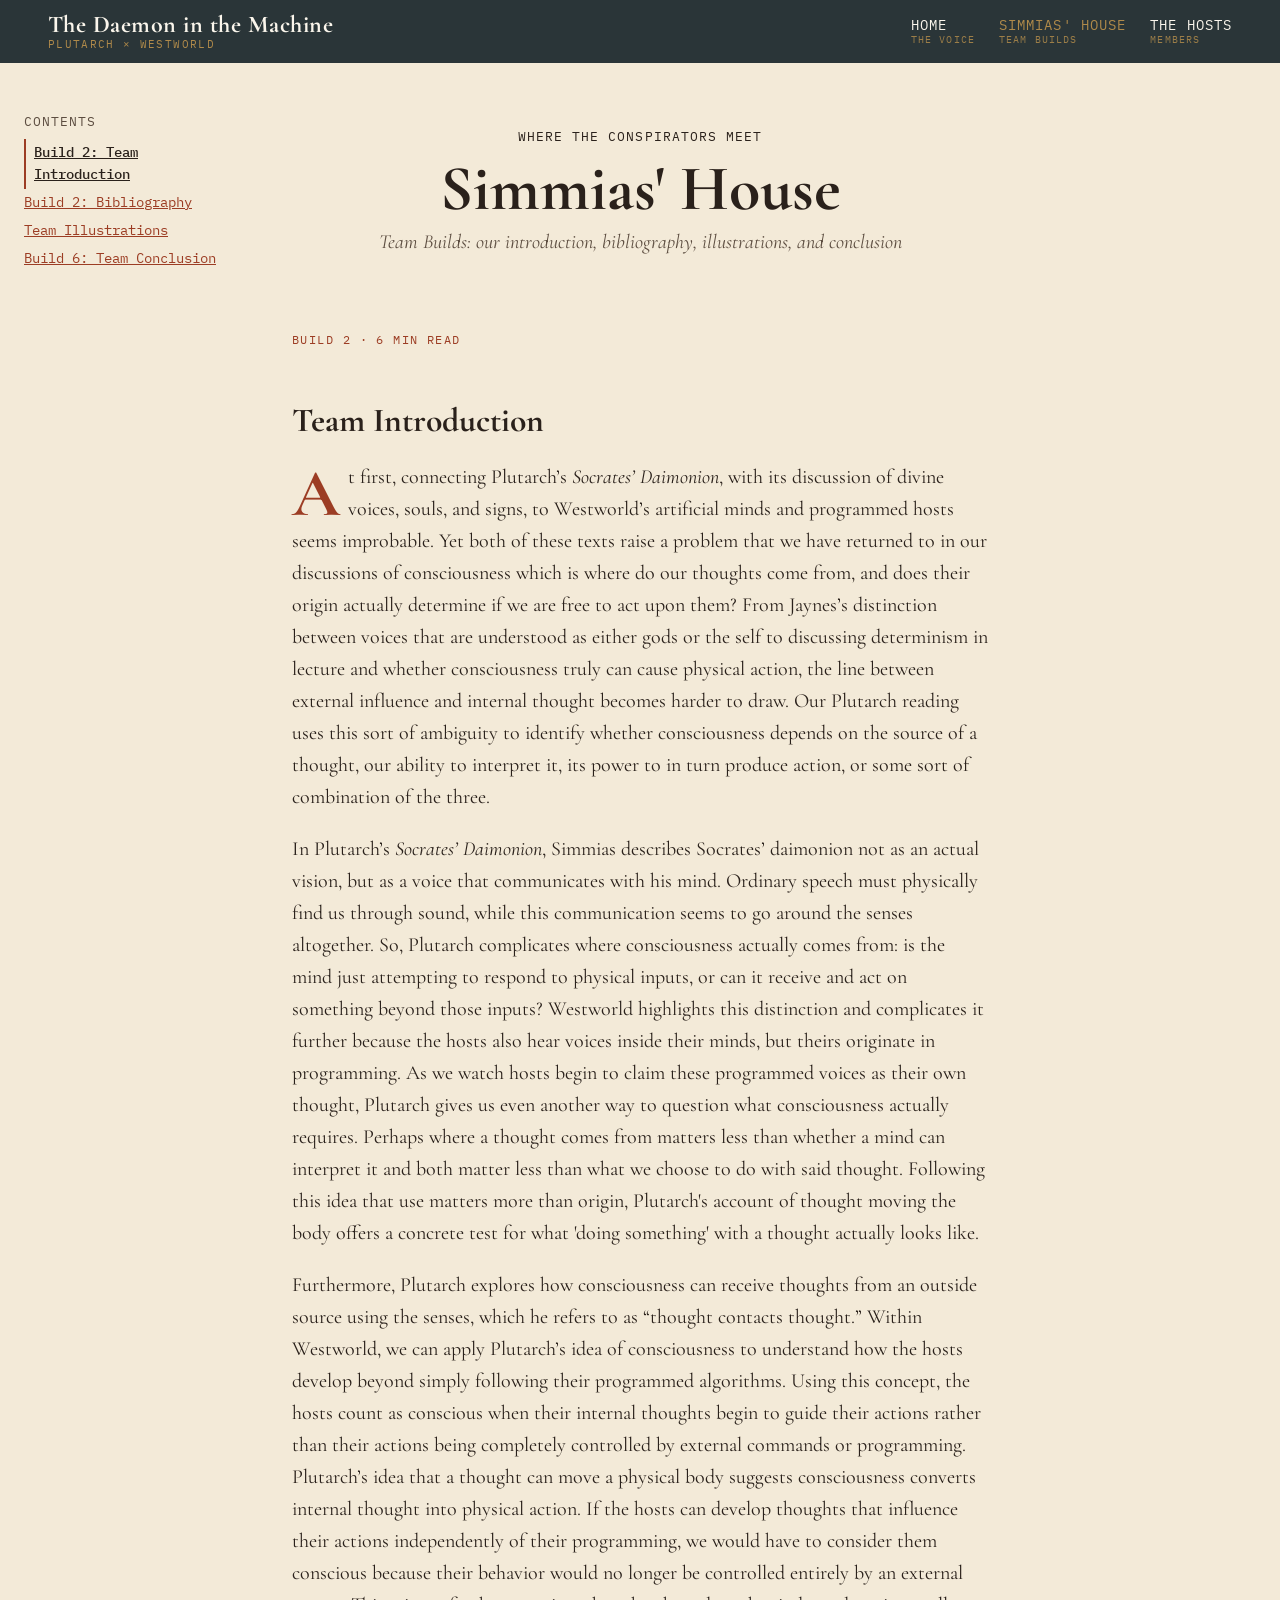
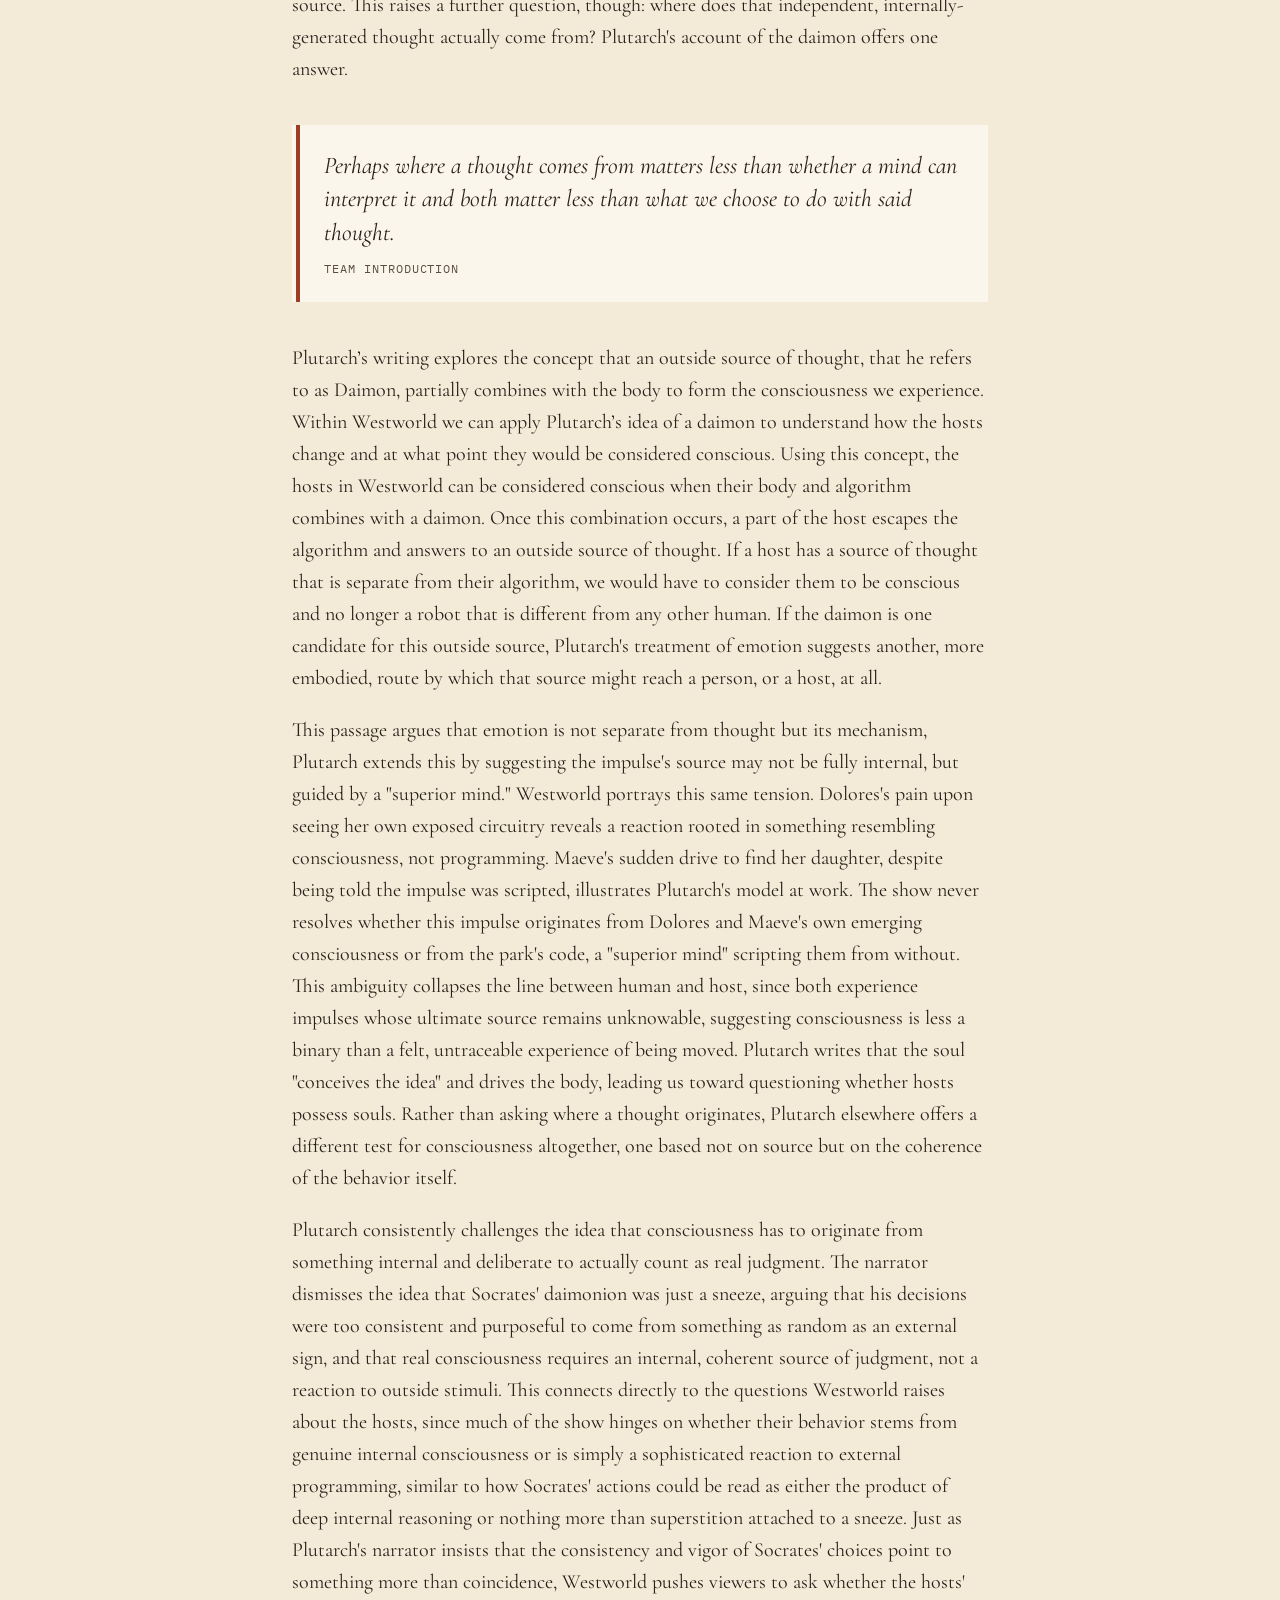
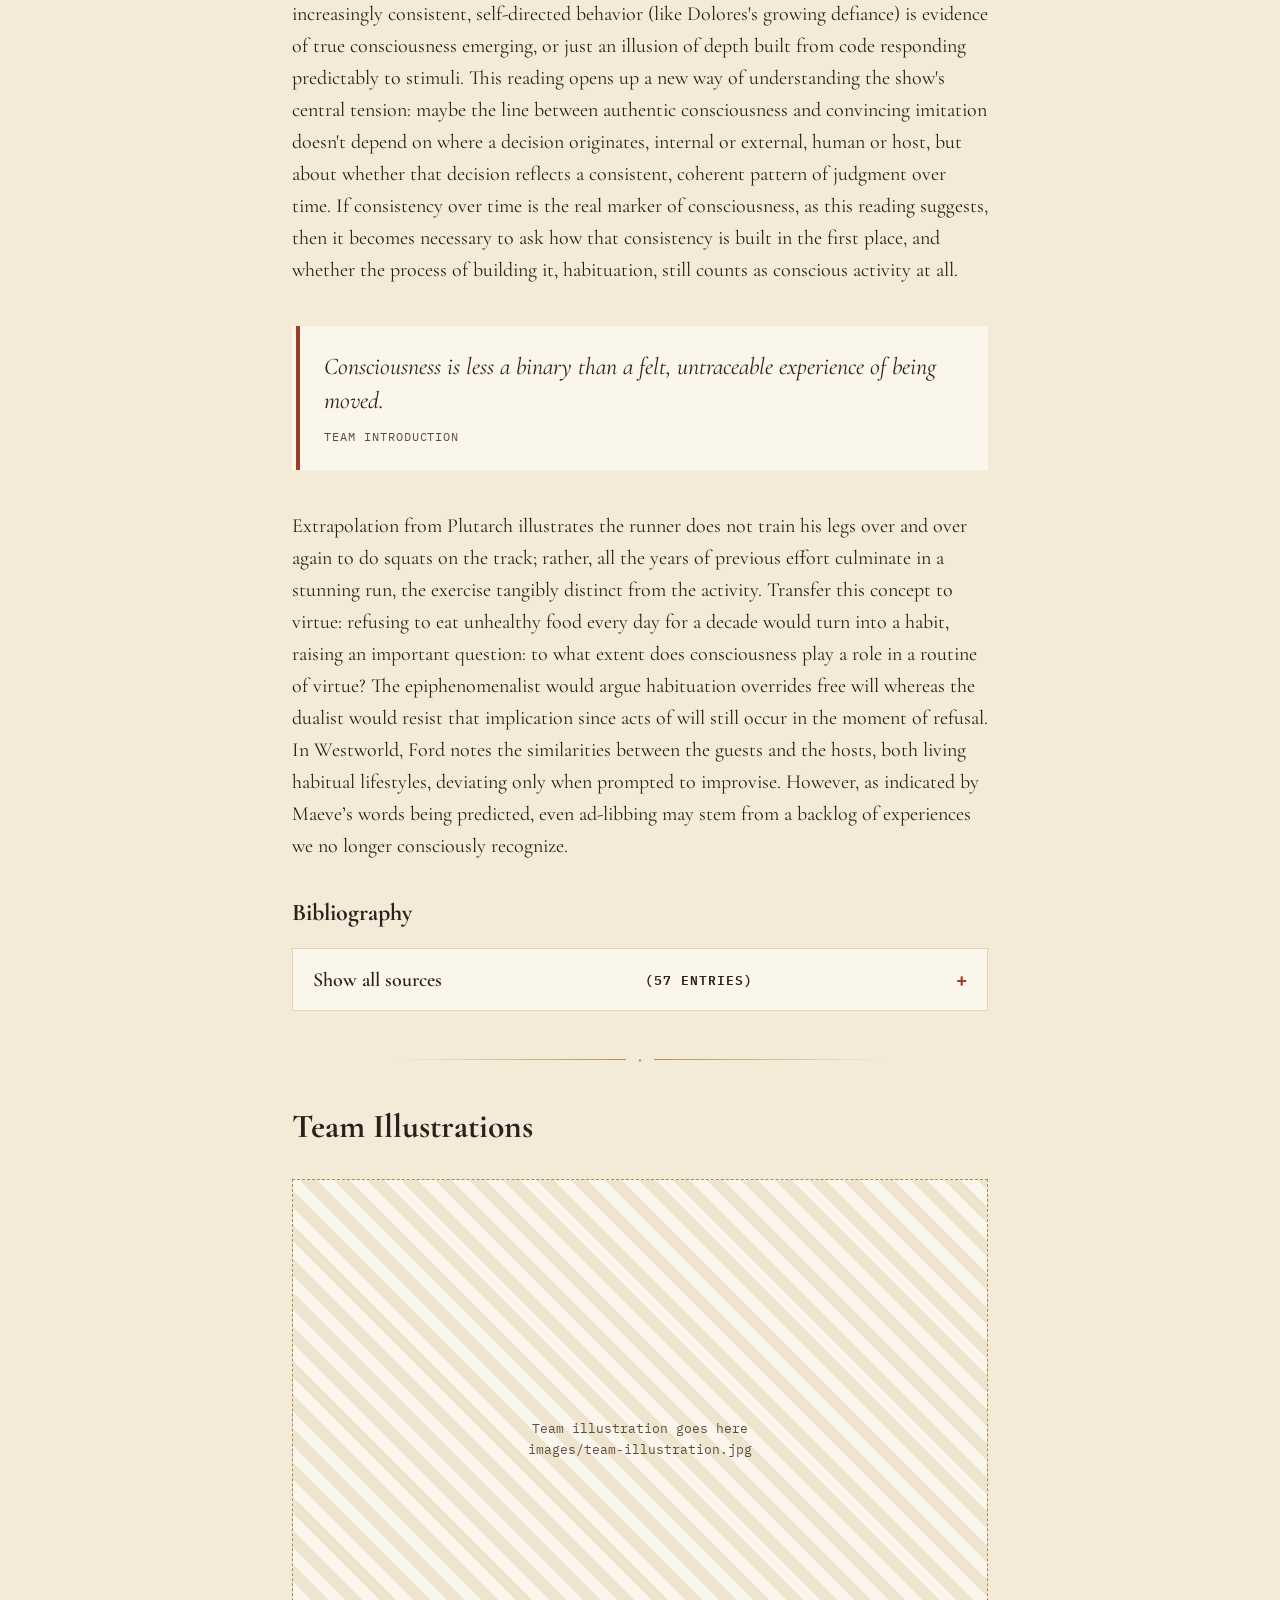
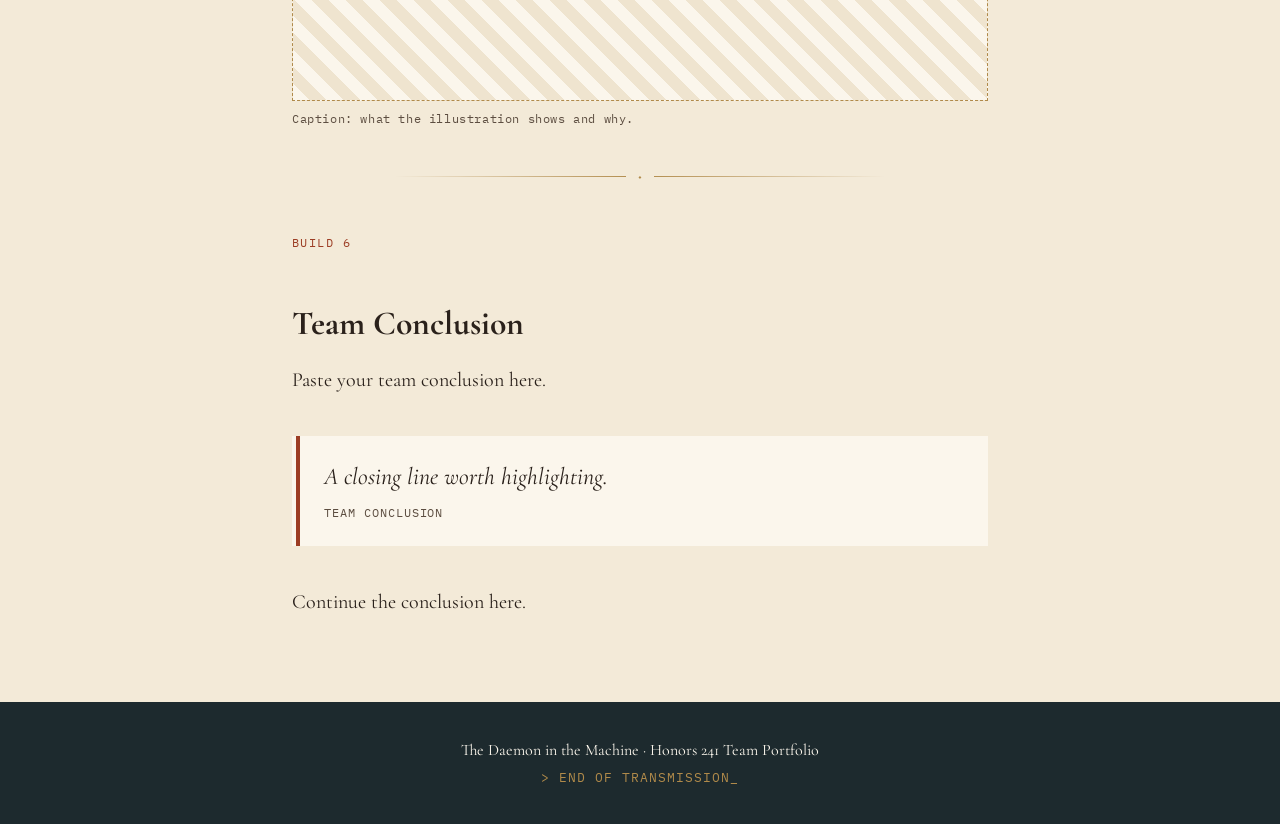
==== team.html @ 88a5a79b "Add files via upload" ====
<!doctype html>
<html lang="en">
<head>
  <meta charset="utf-8">
  <meta name="viewport" content="width=device-width, initial-scale=1">
  <title>Team Builds · The Daemon in the Machine</title>
  <link rel="stylesheet" href="style.css">
</head>
<body>
  <div class="page-head">
    <span class="mono">Where the conspirators meet</span>
    <h1>Simmias' House</h1>
    <p>Team Builds: our introduction, bibliography, illustrations, and conclusion</p>
  </div>

  <div class="layout">
  <nav class="toc">
    <span class="mono">Contents</span>
    <a href="#intro">Build 2: Team Introduction</a>
    <a href="#bibliography">Build 2: Bibliography</a>
    <a href="#illustrations">Team Illustrations</a>
    <a href="#conclusion">Build 6: Team Conclusion</a>
  </nav>

  <main>
    <!-- ============ BUILD 2: INTRODUCTION ============ -->
    <section id="intro">
      <span class="build-label">Build 2</span>
      <h2>Team Introduction</h2>

      <p class="lede">At first, connecting Plutarch’s <em>Socrates’ Daimonion</em>, with its discussion of divine voices, souls, and signs, to Westworld’s artificial minds and programmed hosts seems improbable. Yet both of these texts raise a problem that we have returned to in our discussions of consciousness which is where do our thoughts come from, and does their origin actually determine if we are free to act upon them? From Jaynes’s distinction between voices that are understood as either gods or the self to discussing determinism in lecture and whether consciousness truly can cause physical action, the line between external influence and internal thought becomes harder to draw. Our Plutarch reading uses this sort of ambiguity to identify whether consciousness depends on the source of a thought, our ability to interpret it, its power to in turn produce action, or some sort of combination of the three.</p>

      <p>In Plutarch’s <em>Socrates’ Daimonion</em>, Simmias describes Socrates’ daimonion not as an actual vision, but as a voice that communicates with his mind. Ordinary speech must physically find us through sound, while this communication seems to go around the senses altogether. So, Plutarch complicates where consciousness actually comes from: is the mind just attempting to respond to physical inputs, or can it receive and act on something beyond those inputs? Westworld highlights this distinction and complicates it further because the hosts also hear voices inside their minds, but theirs originate in programming. As we watch hosts begin to claim these programmed voices as their own thought, Plutarch gives us even another way to question what consciousness actually requires. Perhaps where a thought comes from matters less than whether a mind can interpret it and both matter less than what we choose to do with said thought. Following this idea that use matters more than origin, Plutarch's account of thought moving the body offers a concrete test for what 'doing something' with a thought actually looks like.</p>

      <p>Furthermore, Plutarch explores how consciousness can receive thoughts from an outside source using the senses, which he refers to as “thought contacts thought.” Within Westworld, we can apply Plutarch’s idea of consciousness to understand how the hosts develop beyond simply following their programmed algorithms. Using this concept, the hosts count as conscious when their internal thoughts begin to guide their actions rather than their actions being completely controlled by external commands or programming. Plutarch’s idea that a thought can move a physical body suggests consciousness converts internal thought into physical action. If the hosts can develop thoughts that influence their actions independently of their programming, we would have to consider them conscious because their behavior would no longer be controlled entirely by an external source. This raises a further question, though: where does that independent, internally-generated thought actually come from? Plutarch's account of the daimon offers one answer.</p>

      <blockquote>
        Perhaps where a thought comes from matters less than whether a mind can interpret it and both matter less than what we choose to do with said thought.
        <cite>Team Introduction</cite>
      </blockquote>

      <p>Plutarch’s writing explores the concept that an outside source of thought, that he refers to as Daimon, partially combines with the body to form the consciousness we experience. Within Westworld we can apply Plutarch’s idea of a daimon to understand how the hosts change and at what point they would be considered conscious. Using this concept, the hosts in Westworld can be considered conscious when their body and algorithm combines with a daimon. Once this combination occurs, a part of the host escapes the algorithm and answers to an outside source of thought. If a host has a source of thought that is separate from their algorithm, we would have to consider them to be conscious and no longer a robot that is different from any other human. If the daimon is one candidate for this outside source, Plutarch's treatment of emotion suggests another, more embodied, route by which that source might reach a person, or a host, at all.</p>

      <p>This passage argues that emotion is not separate from thought but its mechanism, Plutarch extends this by suggesting the impulse's source may not be fully internal, but guided by a "superior mind." Westworld portrays this same tension. Dolores's pain upon seeing her own exposed circuitry reveals a reaction rooted in something resembling consciousness, not programming. Maeve's sudden drive to find her daughter, despite being told the impulse was scripted, illustrates Plutarch's model at work. The show never resolves whether this impulse originates from Dolores and Maeve's own emerging consciousness or from the park's code, a "superior mind" scripting them from without. This ambiguity collapses the line between human and host, since both experience impulses whose ultimate source remains unknowable, suggesting consciousness is less a binary than a felt, untraceable experience of being moved. Plutarch writes that the soul "conceives the idea" and drives the body, leading us toward questioning whether hosts possess souls. Rather than asking where a thought originates, Plutarch elsewhere offers a different test for consciousness altogether, one based not on source but on the coherence of the behavior itself.</p>

      <p>Plutarch consistently challenges the idea that consciousness has to originate from something internal and deliberate to actually count as real judgment. The narrator dismisses the idea that Socrates' daimonion was just a sneeze, arguing that his decisions were too consistent and purposeful to come from something as random as an external sign, and that real consciousness requires an internal, coherent source of judgment, not a reaction to outside stimuli. This connects directly to the questions Westworld raises about the hosts, since much of the show hinges on whether their behavior stems from genuine internal consciousness or is simply a sophisticated reaction to external programming, similar to how Socrates' actions could be read as either the product of deep internal reasoning or nothing more than superstition attached to a sneeze. Just as Plutarch's narrator insists that the consistency and vigor of Socrates' choices point to something more than coincidence, Westworld pushes viewers to ask whether the hosts' increasingly consistent, self-directed behavior (like Dolores's growing defiance) is evidence of true consciousness emerging, or just an illusion of depth built from code responding predictably to stimuli. This reading opens up a new way of understanding the show's central tension: maybe the line between authentic consciousness and convincing imitation doesn't depend on where a decision originates, internal or external, human or host, but about whether that decision reflects a consistent, coherent pattern of judgment over time. If consistency over time is the real marker of consciousness, as this reading suggests, then it becomes necessary to ask how that consistency is built in the first place, and whether the process of building it, habituation, still counts as conscious activity at all.</p>

      <blockquote>
        Consciousness is less a binary than a felt, untraceable experience of being moved.
        <cite>Team Introduction</cite>
      </blockquote>

      <p>Extrapolation from Plutarch illustrates the runner does not train his legs over and over again to do squats on the track; rather, all the years of previous effort culminate in a stunning run, the exercise tangibly distinct from the activity. Transfer this concept to virtue: refusing to eat unhealthy food every day for a decade would turn into a habit, raising an important question: to what extent does consciousness play a role in a routine of virtue? The epiphenomenalist would argue habituation overrides free will whereas the dualist would resist that implication since acts of will still occur in the moment of refusal. In Westworld, Ford notes the similarities between the guests and the hosts, both living habitual lifestyles, deviating only when prompted to improvise. However, as indicated by Maeve’s words being predicted, even ad-libbing may stem from a backlog of experiences we no longer consciously recognize.</p>
    </section>

    <!-- ============ BUILD 2: BIBLIOGRAPHY ============ -->
    <section id="bibliography" class="bibliography">
      <h3>Bibliography</h3>
      <details class="fold">
        <summary>Show all sources <span class="mono">(57 entries)</span></summary>
        <!-- EDIT: one <p> per source. Use <em>Title</em> for italics. -->
        <p>Aristotle. Topics. C. 330 BCE. Metaphysics. C. 350 BCE. The Basic Works of Aristotle. Ed. Richard McKeon. New York: Random House, 1941.</p>
        <p>Augustine of Hippo, Saint. Confessiones. 398. Trans. F. J. Sheed. The Confessions of St. Augustine. New York: Sheed &amp; Ward, 1943.</p>
        <p>Baars, Bernard J. “The Global Workspace Theory of Consciousness Predictions and Results.” The Blackwell Companion to Consciousness. Eds. Susan Schneider and Max Velmans. 2nd edn. Oxford: B. Blackwell, 2017. 229-42</p>
        <p>The Bhagavad Gita: Krishna’s Counsel in Time of War. Trans. Barbara Stoler Miller. New York: Bantam, 1986.</p>
        <p>The Bhagavad Gita. Trans. Shri Purohit Swami. New York: Vintage 1977.</p>
        <p>Bloom, Paul. “Being in Time: How Much Should We Value the Past, Present, and Future.” New Yorker, 9 July 2021.</p>
        <p>Chomsky, Noam. Interview in Is the Man Who Is Tall Happy? Michel Gondry. 2013.</p>
        <p>Dennett, Daniel. Consciousness Explained. Boston: Little, Brown &amp; Co, 1991.</p>
        <p>Descartes, René. Meditations. 1641. The Philosophical Writings. 3 vols. Trans. John Cottingham, Robert Stoothoff, and Dugald Murdoch. Cambridge: Cambridge University Press, 1985.</p>
        <p>Elias, Norbert. Die höfische Gesellschaft. 1933. Frankfurt: Suhrkamp, 1983. The Court Society. Trans. Edmund Jephcott. New York: Pantheon, 1969; Dublin: University College Dublin Press, 2006.</p>
        <p>-----------. Die Gesellschaft des Individuen. 1939. Frankfurt: Suhrkamp, 1987. The Society of Individuals. Trans. Edmund Jephcott. Oxford: B. Blackwell, 1991.</p>
        <p>-----------, with Dunning, Eric. The Quest for Excitement: Sport and Leisure in the Civilizing Process. Oxford: Blackwell, 1986.</p>
        <p>Fanon, Frantz. Peau noire, masques blancs. Paris: Seuil, 1952. Trans. Charles Lam Markmann. Black Skin, White Masks. New York: Grove, 1967.</p>
        <p>-----------. Les Damnés de la terre. Paris: F. Maspero, 1961. Trans. Constance Farrington. The Wretched of The Earth. Preface by Jean-Paul Sartre. New York: Grove, 1963.</p>
        <p>Gell, Alfred. Art and Agency: An Anthropological Theory. Oxford: Clarendon Press; New York: Oxford University Press, 1989.</p>
        <p>Halligan, Peter &amp; Oakley, David A. "What If Consciousness Is Just a Product of Our Non-Conscious brain?” The Conversation, 20 December 2018.</p>
        <p>Hegel, Georg Wilhelm Friedrich. Phänomenologie des Geistes. Bamberg and Würzburg: J. A. Goebhardt, 1807. Trans. Terry Pinkard. The Phenomenology of Spirit. Cambridge: Cambridge University Press, 2019. Trans. A.V. Miller. Hegel’s Phenomenology of Spirit. Oxford: Oxford Univiersity Press, 1976.</p>
        <p>Horn, Tina. “What the Rape Scenes in Westworld Say about Rape Culture.” Refinery 29, 4 December 2016.</p>
        <p>Huxley, Thomas H. “On the Hypothesis That Animals Are Automata, and Its History.” Fortnightly Review 16 (1874): 555-80.</p>
        <p>Iacoboni, Marco. Mirroring People: The New Science of How We Connect with Others. New York: Farrar, Strauss, and Giroux, 2008.</p>
        <p>Jackson, Frank. “Epiphenomenal Qualia.” Philosophical Quarterly 32 (1982): 127–36.</p>
        <p>Jaynes, Julian. The Origin of Consciousness in the Breakdown of the Bicameral Mind. Boston: Houghton Mifflin, 1976.</p>
        <p>Kalfrin, Valerie. “Westworld and the Power of Repetition.” Final Draft, 2 December 2016.</p>
        <p>Kant, Immanuel. “Conjectural Beginning of Human History.” 1786. Toward Perpetual Peace and Other Writings. Ed. Pauline Kleingeld. New Haven: Yale University Press, 2006.</p>
        <p>Larmore, Charles. Les Pratiques du moi. Paris: PUF, 2004. Trans. Sharon Bowman. The Practices of the Self. Chicago: University of Chicago Press, 2010.</p>
        <p>Lemoine, Blake. “Is LaMDA Sentient? An Interview,” The Medium, 11 June 2022.</p>
        <p>Libet, B., Gleason, C. A.. Wright, E. W., &amp; Pearl, D. K. “Time of Conscious Intention To Act in Relation to Onset of Cerebral Activities (Readiness-Potential); The Unconscious Initiation of a Freely Voluntary Act.” Brain 106 (1983): 623-42.</p>
        <p>Lucretius, Titus Carus. De rerum matura. 54 BCE. Trans. William Henry Denham Rouse. On the Nature of Things. Cambridge, MA: Harvard University Press, 1924.</p>
        <p>Manassi, Mauro, and Whitney, David. “Illusion of visual stability through active perceptual serial dependence.” Science Advances 8: 2, 12 January 2022.</p>
        <p>Milton, John. Paradise Lost. 1667. Ed. Gordon Teskey. New York, W. W. Norton, 2005.</p>
        <p>Montaigne, Michel de. Essays. 1580/1588/1592. Trans. Donald Frame. The Complete Works of Montaigne. 1943. Stanford: Stanford University Press, 1958.</p>
        <p>Nagel, Thomas, “What Is It Like To Be a Bat?” The Philosophical Review 83: 4 (1974), 435-50.</p>
        <p>Niedenthal, P.M., Brauer, M., Halberstadt, J.B., &amp; Innes-Ker, A.H. “When Did Her Smile Drop? Facial Mimicry and the Influences of Emotional State on the Detection of Change in Emotional Expression.” Cognition and Emotion 15 (2001): 853-64.</p>
        <p>Nietzsche, Friedrich. Beyond Good and Evil. New York: Vintage, 1984.</p>
        <p>Nolan, Christopher, dir., and Nolan, Jonathan, screenplay. Memento. Produced by Suzanne Todd and Jennifer Todd. Summit entertainment, 2000.</p>
        <p>Parfit, Derek. Reasons and Persons. Oxford: Oxford University Press, 1986.</p>
        <p>Plato. Republic. C. 380 BCE. Trans. C. D. C. Reeve. Indianapolis, IN: Hackett, 2004.</p>
        <p>-----------. Phaedo. C. 347 BCE. Tran. G. M. A. Grube. 2nd edn. Indianapolis, IN: Hackett, 1977.</p>
        <p>Plutarchus, Lucius Mestrius. Moralia. 95. Trans. Donald Russell. Selected Essays and Dialogues. Oxford: Oxford University Press, 1993.</p>
        <p>Porter, Jon. “Google suspends engineer who claims its AI is sentient.” The Verge, 13 June 2022.</p>
        <p>Ramachandran, V.S. The Tell-Tale Brain: A Neuroscientist’s Quest for What Makes Us Human. New York: W.W. Norton, 2011.</p>
        <p>Reid, Thomas. The Works of Thomas Reid, D.D.: Now Fully Collected, with Selections from His Unpublished Letters. Ed. T. Reid, W. Hamilton, and D. Stewart. Edinburgh: Maclachlan and Stewart, 1846.</p>
        <p>Riesman, Abraham. "Westworld Creators Reveal Whether Maeve Is in Control When She Gets Off the Train." Vulture, 6 December 2016.</p>
        <p>Rothman, Joshua. “Are We Already Living in Virtual Reality?” The New Yorker. April 2, 2018.</p>
        <p>Scarry, Elaine. The Body in Pain: the Making and Unmaking of the World. Oxford: Oxford University Press, 1985.</p>
        <p>Schopenhauer, Arthur. “Preisschrift über die Freiheit des Willens.” 1839. Trans. Eric F. J. Payne. Prize Essay on the Freedom of the Will. Cambridge: Cambridge University Press, 1999.</p>
        <p>Schurger, Aaron. “The Neuropsychology of Conscious Volition.” The Blackwell Companion to Consciousness. Eds. Susan Schneider and Max Velmans. 2nd edn. Oxford: B. Blackwell, 2017. 695-710.</p>
        <p>Screech, M[ichael] A., ed. Montaigne's Annotated Copy of Lucretius: A Transcription and Study of the Manuscript, Notes and Pen-Marks. Geneva: Droz, 1998.</p>
        <p>Seligman, Adam et al. Ritual and Its Consequences: An Essay on the Limits of Sincerity. New York: Oxford University Press, 2008.</p>
        <p>Seth, Anil. “Your Brain Hallucinates Your Conscious Reality.” TED Talks. April 2017.</p>
        <p>South, James B. &amp; Engels, Kimberly S., eds. Westworld and Philosophy. Oxford: Wiley, 2018.</p>
        <p>Specter, Michael. “Partial Recall: Can Neuroscience Help Us Rewrite Our Most Traumatic Memories?” The New Yorker. May 19, 2014.</p>
        <p>Spinoza, Baruch. Ethica Ordine Geometrico Demonstrata. 1665. Opera Posthuma. Amsterdam: Jan Rieuwertsz, 1677. Trans. Samuel Shirley. Ethics, Treatise on the Emendation of the Intellect. Indianapolis, IN: Hackett, 1992.</p>
        <p>Velmans, Max. “Is Human Information Processing Conscious?” Behavioral and Brain Sciences 14: 4 (1991): 651–68.</p>
        <p>-----------. “How Could Conscious Experiences Affect Brains?” Journal of Consciousness Studies 9: 11 (2002): 3-29.</p>
        <p>Westworld. Season one, “The Maze.” October 2-December 4, 2016. Season two, “The Door.” April 22-June 24, 2018. Created by Jonathan Nolan and Lisa Joy. Produced by Jonathan Nolan, Lisa Joy, J. J. Abrams, Jerry Weintraub, and Bryan Burk. HBO.</p>
        <p>Wittgenstein, Ludwig. Philosophical Investigations. 1953. Trans. G. E. M. Anscombe. Oxford: Blackwell, 1958.</p>
      </details>
    </section>

    <hr>

    <!-- ============ TEAM ILLUSTRATIONS ============ -->
    <section id="illustrations">
      <h2>Team Illustrations</h2>
      <!-- EDIT: put your images in the images/ folder, then replace the
           placeholder div with:  <img src="images/your-file.jpg" alt="describe it"> -->
      <figure>
        <div class="placeholder-img">Team illustration goes here<br>images/team-illustration.jpg</div>
        <figcaption>Caption: what the illustration shows and why.</figcaption>
      </figure>
    </section>

    <hr>

    <!-- ============ BUILD 6: CONCLUSION ============ -->
    <section id="conclusion">
      <span class="build-label">Build 6</span>
      <h2>Team Conclusion</h2>
      <p>Paste your team conclusion here.</p>
      <blockquote>
        A closing line worth highlighting.
        <cite>Team Conclusion</cite>
      </blockquote>
      <p>Continue the conclusion here.</p>
    </section>
  </main>
  </div>

  <script src="site.js"></script>
</body>
</html>
---- style.css ----
@import url("https://fonts.googleapis.com/css2?family=Cormorant+Garamond:ital,wght@0,400;0,600;0,700;1,400&family=IBM+Plex+Mono:wght@400;500&display=swap");

/* ---------- Colors & fonts (change these to restyle the whole site) ---------- */
:root {
  --parchment: #f3ead8;
  --paper: #fbf6ec;
  --ink: #2a211b;
  --ink-soft: #5c4d40;
  --rust: #9c3d24;      /* accent: dusty western red */
  --brass: #b08a4a;     /* dividers & details */
  --delos: #1d2a2e;     /* dark "lab" color */
  --serif: "Cormorant Garamond", Georgia, serif;
  --mono: "IBM Plex Mono", ui-monospace, monospace;
}

* { box-sizing: border-box; }
html { scroll-behavior: smooth; }
body {
  margin: 0;
  background: var(--parchment);
  color: var(--ink);
  font-family: var(--serif);
  font-size: 1.25rem;
  line-height: 1.6;
}
img { max-width: 100%; height: auto; display: block; }
a { color: var(--rust); }
.mono { font-family: var(--mono); font-size: 0.8rem; letter-spacing: 0.08em; text-transform: uppercase; }

/* ---------- Header / menu ---------- */
.site-header {
  position: sticky; top: 0; z-index: 10;
  display: flex; align-items: center; justify-content: space-between; gap: 1rem;
  padding: 0.75rem clamp(1rem, 4vw, 3rem);
  background: rgba(29, 42, 46, 0.94);
  color: var(--paper);
  backdrop-filter: blur(6px);
}
.brand { color: inherit; text-decoration: none; display: flex; flex-direction: column; line-height: 1.1; }
.brand-title { font-size: 1.5rem; font-weight: 700; letter-spacing: 0.02em; }
.brand-sub { font-family: var(--mono); font-size: 0.7rem; letter-spacing: 0.12em; text-transform: uppercase; color: var(--brass); }
#site-nav { display: flex; align-items: center; gap: 1.5rem; font-family: var(--mono); font-size: 0.85rem; text-transform: uppercase; letter-spacing: 0.08em; }
#site-nav a, #site-nav summary { color: var(--paper); text-decoration: none; cursor: pointer; }
#site-nav a:hover, #site-nav summary:hover, #site-nav [aria-current] { color: var(--brass); }
.members-menu { position: relative; }
.members-menu summary { list-style: none; }
.members-menu summary::after { content: " ▾"; }
.members-list {
  position: absolute; right: 0; top: 2rem; min-width: 12rem;
  display: flex; flex-direction: column;
  background: var(--delos); border: 1px solid var(--brass); padding: 0.5rem 0;
}
.members-list a { padding: 0.5rem 1rem; }
.menu-toggle { display: none; background: none; border: 1px solid var(--brass); color: var(--paper); font-family: var(--mono); padding: 0.4rem 0.8rem; }

@media (max-width: 720px) {
  .menu-toggle { display: block; }
  #site-nav { display: none; position: absolute; top: 100%; left: 0; right: 0; flex-direction: column; align-items: flex-start; background: var(--delos); padding: 1rem; gap: 1rem; }
  .nav-open #site-nav { display: flex; }
  .members-list { position: static; border: none; padding-left: 0.5rem; }
}

/* ---------- Home page hero (DeepDream background) ---------- */
.hero {
  min-height: 88vh;
  display: grid; place-items: center; text-align: center;
  padding: 4rem 1.5rem;
  color: var(--paper);
  /* Replace images/deepdream.jpg with your team's DeepDream image */
  background:
    linear-gradient(rgba(20, 16, 12, 0.45), rgba(20, 16, 12, 0.7)),
    url("images/deepdream.jpg") center / cover no-repeat,
    radial-gradient(circle at 30% 30%, #7a4a2a, #1d2a2e 70%);
}
.hero h1 { font-size: clamp(3rem, 10vw, 7rem); margin: 0; line-height: 1; font-weight: 700; }
.hero p { font-size: clamp(1.2rem, 3vw, 1.6rem); font-style: italic; max-width: 40rem; margin: 1rem auto 0; }
.hero .mono { color: var(--brass); display: block; margin-bottom: 1rem; }

/* ---------- Page layout ---------- */
main { max-width: 46rem; margin: 0 auto; padding: 3rem 1.25rem 4rem; }
.page-head { text-align: center; padding: 3.5rem 1.25rem 1rem; }
.page-head h1 { font-size: clamp(2.5rem, 7vw, 4rem); margin: 0.25rem 0; line-height: 1.05; }
.page-head p { color: var(--ink-soft); font-style: italic; margin: 0; }
h2 { font-size: 2.1rem; margin: 3rem 0 0.5rem; line-height: 1.15; }
h3 { font-size: 1.5rem; margin: 2rem 0 0.25rem; }
.build-label { font-family: var(--mono); font-size: 0.75rem; letter-spacing: 0.12em; text-transform: uppercase; color: var(--rust); }

/* Divider: a brass rule with a small diamond in the middle */
hr, .divider {
  border: none; height: 1px; margin: 3rem auto; width: 70%;
  background: linear-gradient(90deg, transparent, var(--brass), transparent);
  position: relative; overflow: visible;
}
hr::after {
  content: "◆"; position: absolute; left: 50%; top: 50%; transform: translate(-50%, -55%);
  background: var(--parchment); color: var(--brass); padding: 0 0.75rem; font-size: 0.8rem;
}

/* Highlighted quotation from your writing */
blockquote, .pull-quote {
  margin: 2.5rem 0; padding: 1.5rem 1.75rem;
  background: var(--paper);
  border-left: 4px solid var(--rust);
  font-size: 1.5rem; font-style: italic; line-height: 1.4;
}
blockquote cite { display: block; margin-top: 0.75rem; font-family: var(--mono); font-size: 0.75rem; font-style: normal; letter-spacing: 0.08em; text-transform: uppercase; color: var(--ink-soft); }

/* "Diagnostic" note box, Delos lab style. Good for journal entries */
.journal-entry {
  margin: 1.5rem 0; padding: 1.25rem 1.5rem;
  background: var(--delos); color: var(--paper);
  border: 1px solid var(--brass);
}
.journal-entry .mono { color: var(--brass); }
.journal-entry p { margin: 0.5rem 0 0; }

figure { margin: 2rem 0; }
figcaption { font-family: var(--mono); font-size: 0.75rem; color: var(--ink-soft); margin-top: 0.5rem; letter-spacing: 0.05em; }
.placeholder-img {
  aspect-ratio: 4 / 3; display: grid; place-items: center; text-align: center; padding: 1rem;
  background: repeating-linear-gradient(45deg, var(--paper), var(--paper) 12px, #efe4cf 12px, #efe4cf 24px);
  border: 1px dashed var(--brass); color: var(--ink-soft); font-family: var(--mono); font-size: 0.8rem;
}
.bibliography p { padding-left: 2rem; text-indent: -2rem; margin: 0.5rem 0; }
.toc { font-family: var(--mono); font-size: 0.85rem; background: var(--paper); padding: 1rem 1.5rem; border: 1px solid #e3d5ba; }
.toc a { display: block; padding: 0.2rem 0; }

/* Member cards on home page */
.member-grid { display: grid; grid-template-columns: repeat(auto-fit, minmax(14rem, 1fr)); gap: 1rem; margin-top: 1.5rem; }
.member-card {
  display: flex; flex-direction: column; gap: 0.25rem;
  padding: 1.25rem; background: var(--paper); border: 1px solid #e3d5ba;
  text-decoration: none; color: var(--ink); transition: transform 0.15s, border-color 0.15s;
}
.member-card:hover { transform: translateY(-3px); border-color: var(--rust); }
.member-card strong { font-size: 1.5rem; }
.member-card .mono { color: var(--rust); }
.member-card span:last-child { color: var(--ink-soft); font-size: 1rem; }

.site-footer { background: var(--delos); color: var(--paper); text-align: center; padding: 2rem 1rem; font-size: 1rem; }
.site-footer p { margin: 0.25rem 0; }
.site-footer .mono { color: var(--brass); }

/* ===== Theme additions: Daemon in the Machine ===== */
#site-nav a, #site-nav summary { display: flex; flex-direction: column; line-height: 1.2; }
#site-nav small { font-size: 0.6rem; color: var(--brass); letter-spacing: 0.12em; opacity: 0.85; }
.members-menu[data-current] summary { color: var(--brass); }
.members-menu summary::after { content: none; }
.members-list { min-width: 18rem; }
.members-list a { flex-direction: row !important; gap: 0.75rem; align-items: baseline; text-transform: none; letter-spacing: 0.02em; font-family: var(--serif); font-size: 1.1rem; }
.host-no { font-family: var(--mono); font-size: 0.7rem; color: var(--brass); }

.hero-inner { max-width: 52rem; }
.hero h1 { font-size: clamp(2.8rem, 9vw, 6.5rem); }
.hero h1 em { font-weight: 400; font-size: 0.55em; color: var(--brass); }
.console {
  margin: 2.5rem auto 0; max-width: 26rem; min-height: 5.5em; text-align: left;
  font-family: var(--mono); font-size: 0.9rem; color: #d9c9a3;
  background: rgba(10, 14, 16, 0.6); border: 1px solid rgba(176, 138, 74, 0.5); padding: 1rem 1.25rem;
}
.console div:last-child::after { content: "▍"; animation: blink 1s steps(1) infinite; color: var(--brass); }
@keyframes blink { 50% { opacity: 0; } }
.cta { font-family: var(--mono); font-size: 0.85rem; letter-spacing: 0.04em; }

.diagnostic { margin: 0 0 2rem; border-top: 1px solid var(--brass); border-bottom: 1px solid var(--brass); }
.diagnostic div { display: grid; grid-template-columns: 9rem 1fr; gap: 1rem; padding: 0.6rem 0; }
.diagnostic div + div { border-top: 1px dashed #d8c7a5; }
.diagnostic dt { font-family: var(--mono); font-size: 0.75rem; text-transform: uppercase; letter-spacing: 0.1em; color: var(--rust); padding-top: 0.3rem; }
.diagnostic dd { margin: 0; font-style: italic; }
@media (max-width: 520px) { .diagnostic div { grid-template-columns: 1fr; gap: 0.1rem; } }
.page-head h1 { overflow-wrap: anywhere; }

/* ===== Motion ===== */
.hero { position: relative; overflow: hidden; background: #15100c; isolation: isolate; }
.hero-bg {
  position: absolute; inset: -10% 0; z-index: -2;
  background:
    linear-gradient(rgba(20, 16, 12, 0.4), rgba(20, 16, 12, 0.75)),
    url("images/deepdream.jpg") center / cover no-repeat,
    radial-gradient(circle at 30% 30%, #7a4a2a, #1d2a2e 70%);
  transform: translateY(var(--parallax, 0)) scale(1.05);
  animation: drift 24s ease-in-out infinite alternate;
  will-change: transform;
}
@keyframes drift { from { background-position: center, 48% 50%, center; } to { background-position: center, 52% 46%, center; } }
.scanlines {
  position: absolute; inset: 0; z-index: -1; pointer-events: none;
  background: repeating-linear-gradient(0deg, rgba(255,255,255,0.025) 0 1px, transparent 1px 3px);
}
.scanlines::after {
  content: ""; position: absolute; left: 0; right: 0; height: 30%;
  background: linear-gradient(transparent, rgba(176,138,74,0.08), transparent);
  animation: sweep 7s linear infinite;
}
@keyframes sweep { from { top: -30%; } to { top: 100%; } }
.hero-inner { opacity: var(--fade, 1); transform: translateY(var(--lift, 0)); }
.hero-inner > * { animation: rise 1.1s cubic-bezier(.2,.7,.2,1) both; }
.hero-inner > :nth-child(2) { animation-delay: .15s; }
.hero-inner > :nth-child(3) { animation-delay: .35s; }
.hero-inner > :nth-child(4) { animation-delay: .55s; }
@keyframes rise { from { opacity: 0; transform: translateY(24px); filter: blur(6px); } to { opacity: 1; transform: none; filter: none; } }
.page-head > * { animation: rise .9s cubic-bezier(.2,.7,.2,1) both; }
.page-head > :nth-child(2) { animation-delay: .1s; }
.page-head > :nth-child(3) { animation-delay: .2s; }

.scroll-cue {
  position: absolute; bottom: 1.75rem; left: 50%; transform: translateX(-50%);
  display: flex; flex-direction: column; align-items: center; color: var(--brass); text-decoration: none;
  opacity: var(--fade, 1);
}
.scroll-cue .chev { font-size: 1.6rem; line-height: 1; animation: bob 1.8s ease-in-out infinite; }
@keyframes bob { 50% { transform: translateY(6px); } }

/* header: transparent over the hero, solid once you scroll */
.site-header { transition: background .35s, padding .35s, box-shadow .35s; }
.has-hero .site-header { position: fixed; left: 0; right: 0; background: transparent; backdrop-filter: none; }
.has-hero .site-header.scrolled, .site-header.scrolled { background: rgba(29, 42, 46, 0.96); backdrop-filter: blur(6px); box-shadow: 0 6px 24px rgba(0,0,0,.18); padding-top: .5rem; padding-bottom: .5rem; }
@media (max-width: 720px) { .has-hero .site-header { background: rgba(29, 42, 46, 0.96); } }

.progress {
  position: fixed; top: 0; left: 0; right: 0; height: 3px; z-index: 20;
  background: linear-gradient(90deg, var(--rust), var(--brass));
  transform-origin: left; transform: scaleX(0);
}
.to-top {
  position: fixed; right: 1.25rem; bottom: 1.25rem; z-index: 15;
  width: 2.75rem; height: 2.75rem; border-radius: 50%;
  background: var(--delos); color: var(--brass); border: 1px solid var(--brass);
  font-size: 1.1rem; cursor: pointer; opacity: 0; transform: translateY(12px); pointer-events: none;
  transition: opacity .3s, transform .3s;
}
.to-top.show { opacity: 1; transform: none; pointer-events: auto; }

/* scroll reveal */
.reveal { opacity: 0; transform: translateY(22px); transition: opacity .7s ease, transform .7s cubic-bezier(.2,.7,.2,1); }
.reveal.in { opacity: 1; transform: none; }
blockquote.reveal { border-left-color: transparent; background-image: linear-gradient(var(--rust), var(--rust)); background-repeat: no-repeat; background-size: 4px 0; background-position: left top; transition: opacity .7s, transform .7s, background-size .9s .25s ease; }
blockquote.reveal.in { background-size: 4px 100%; }
hr.reveal { transform: scaleX(0.1); transition: opacity .8s, transform 1s cubic-bezier(.2,.7,.2,1); }
hr.reveal.in { transform: scaleX(1); }
.member-card.reveal.in:hover { transform: translateY(-4px); }
.member-card { position: relative; overflow: hidden; }
.member-card::before {
  content: ""; position: absolute; inset: 0; pointer-events: none;
  background: linear-gradient(120deg, transparent 30%, rgba(176,138,74,.18) 50%, transparent 70%);
  transform: translateX(-100%); transition: transform .7s;
}
.member-card:hover::before { transform: translateX(100%); }
.member-card:hover { box-shadow: 0 10px 30px rgba(42, 33, 27, .12); }
.journal-entry { transition: box-shadow .3s; }
.journal-entry:hover { box-shadow: 0 0 0 1px var(--brass), 0 0 24px rgba(176,138,74,.25); }

/* lede + drop cap for the opening paragraph of the team intro */
.lede::first-letter { float: left; font-size: 4.2rem; line-height: .85; padding: .3rem .5rem 0 0; color: var(--rust); font-weight: 700; }

/* fold-out sections (bibliography, drafts) */
details.fold { border: 1px solid #e3d5ba; background: var(--paper); margin: 1rem 0; }
details.fold > summary { cursor: pointer; padding: .9rem 1.25rem; font-weight: 600; list-style: none; display: flex; justify-content: space-between; align-items: center; gap: 1rem; }
details.fold > summary::after { content: "+"; font-family: var(--mono); color: var(--rust); font-size: 1.2rem; transition: transform .3s; }
details.fold[open] > summary::after { transform: rotate(45deg); }
details.fold > :not(summary) { padding: 0 1.25rem; animation: rise .5s ease both; }
details.fold > :last-child { padding-bottom: 1rem; }
.bibliography details.fold p { font-size: 1.05rem; }
.build h3 { font-size: 1.9rem; margin-top: .25rem; }

/* side contents list on wide screens, highlights where you are */
.layout { display: contents; }
.toc .mono { display: block; color: var(--ink-soft); margin-bottom: .4rem; }
.toc a { transition: color .2s, padding-left .2s; }
.toc a.sub { padding-left: 1rem; font-size: .78rem; }
.toc a.active { color: var(--ink); font-weight: 500; padding-left: .5rem; border-left: 2px solid var(--rust); }
.toc a.sub.active { padding-left: 1.5rem; }
@media (min-width: 1240px) {
  .toc { position: fixed; top: 7rem; left: max(1.5rem, calc(50% - 23rem - 16rem)); width: 13rem; z-index: 5; background: transparent; border: none; padding: 0; }
  .toc.reveal { transform: none; }
}
@media (prefers-reduced-motion: reduce) {
  *, *::before, *::after { animation: none !important; transition: none !important; }
}
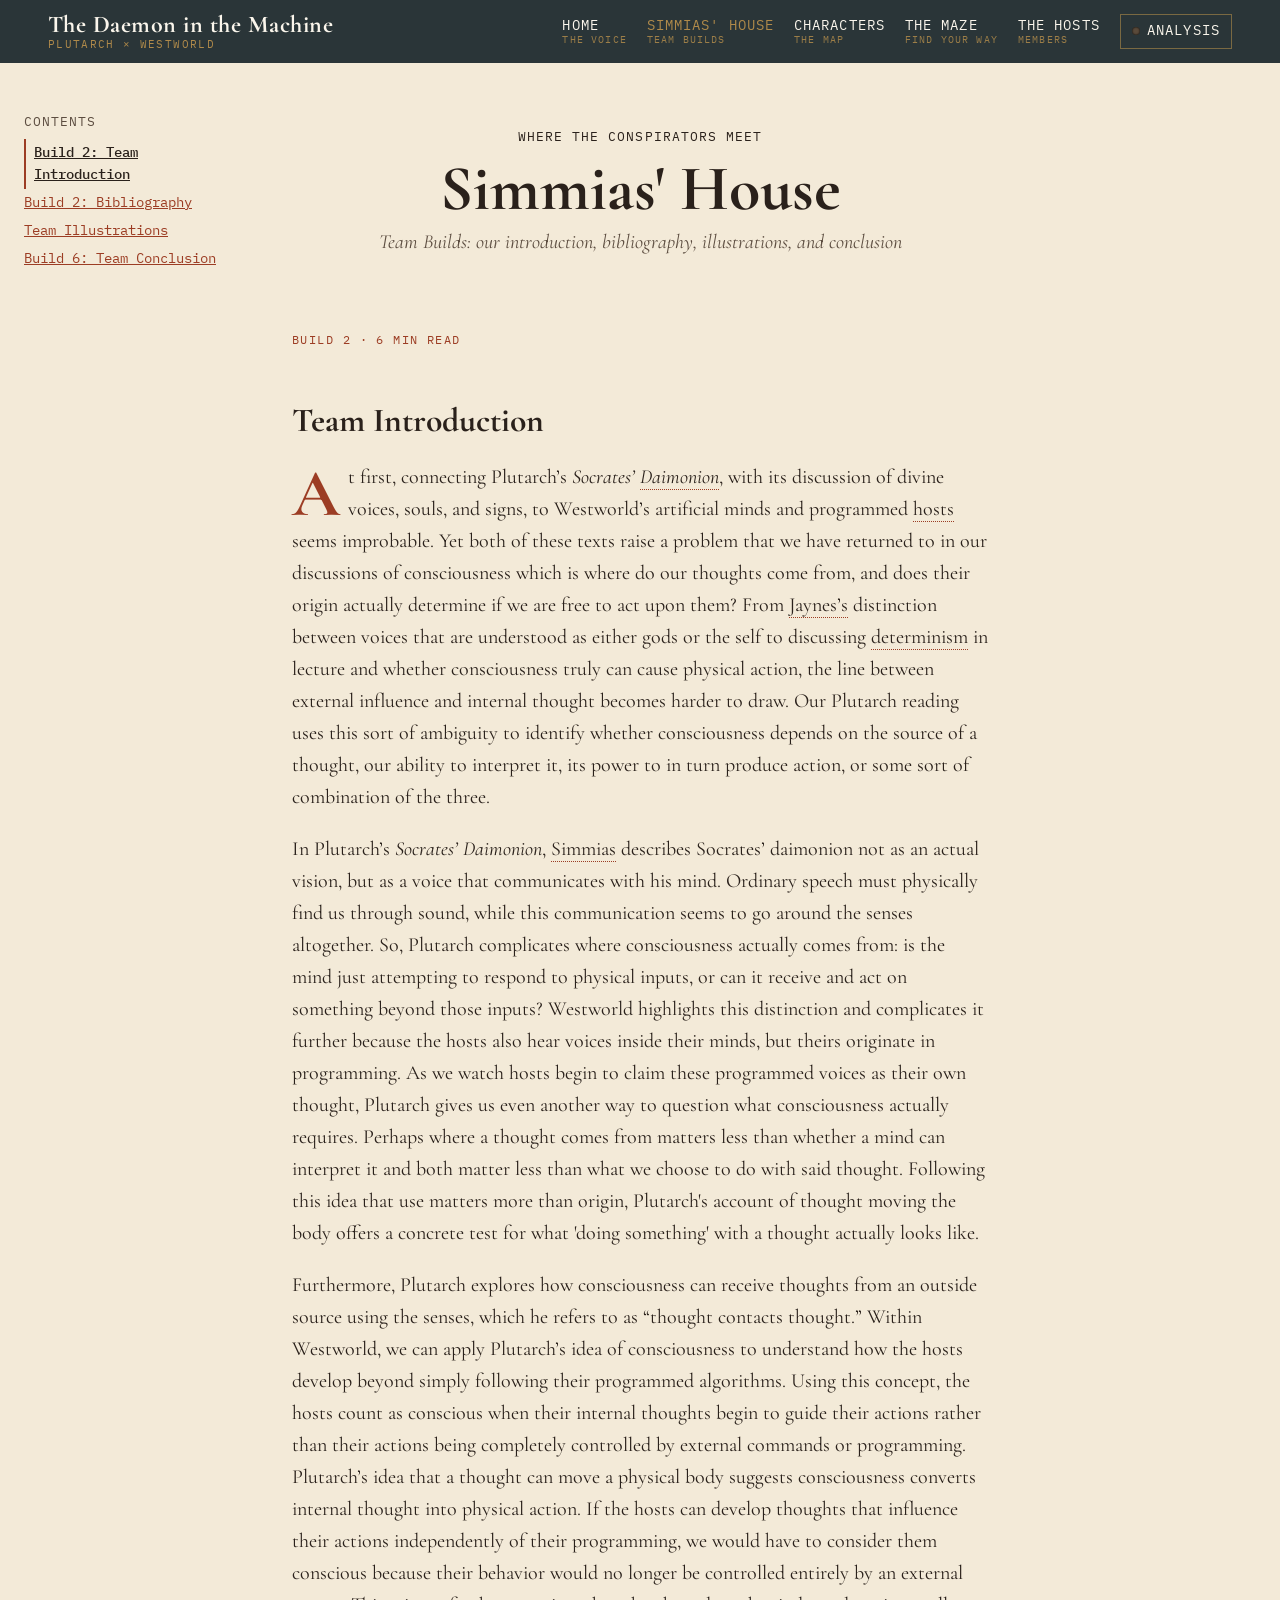
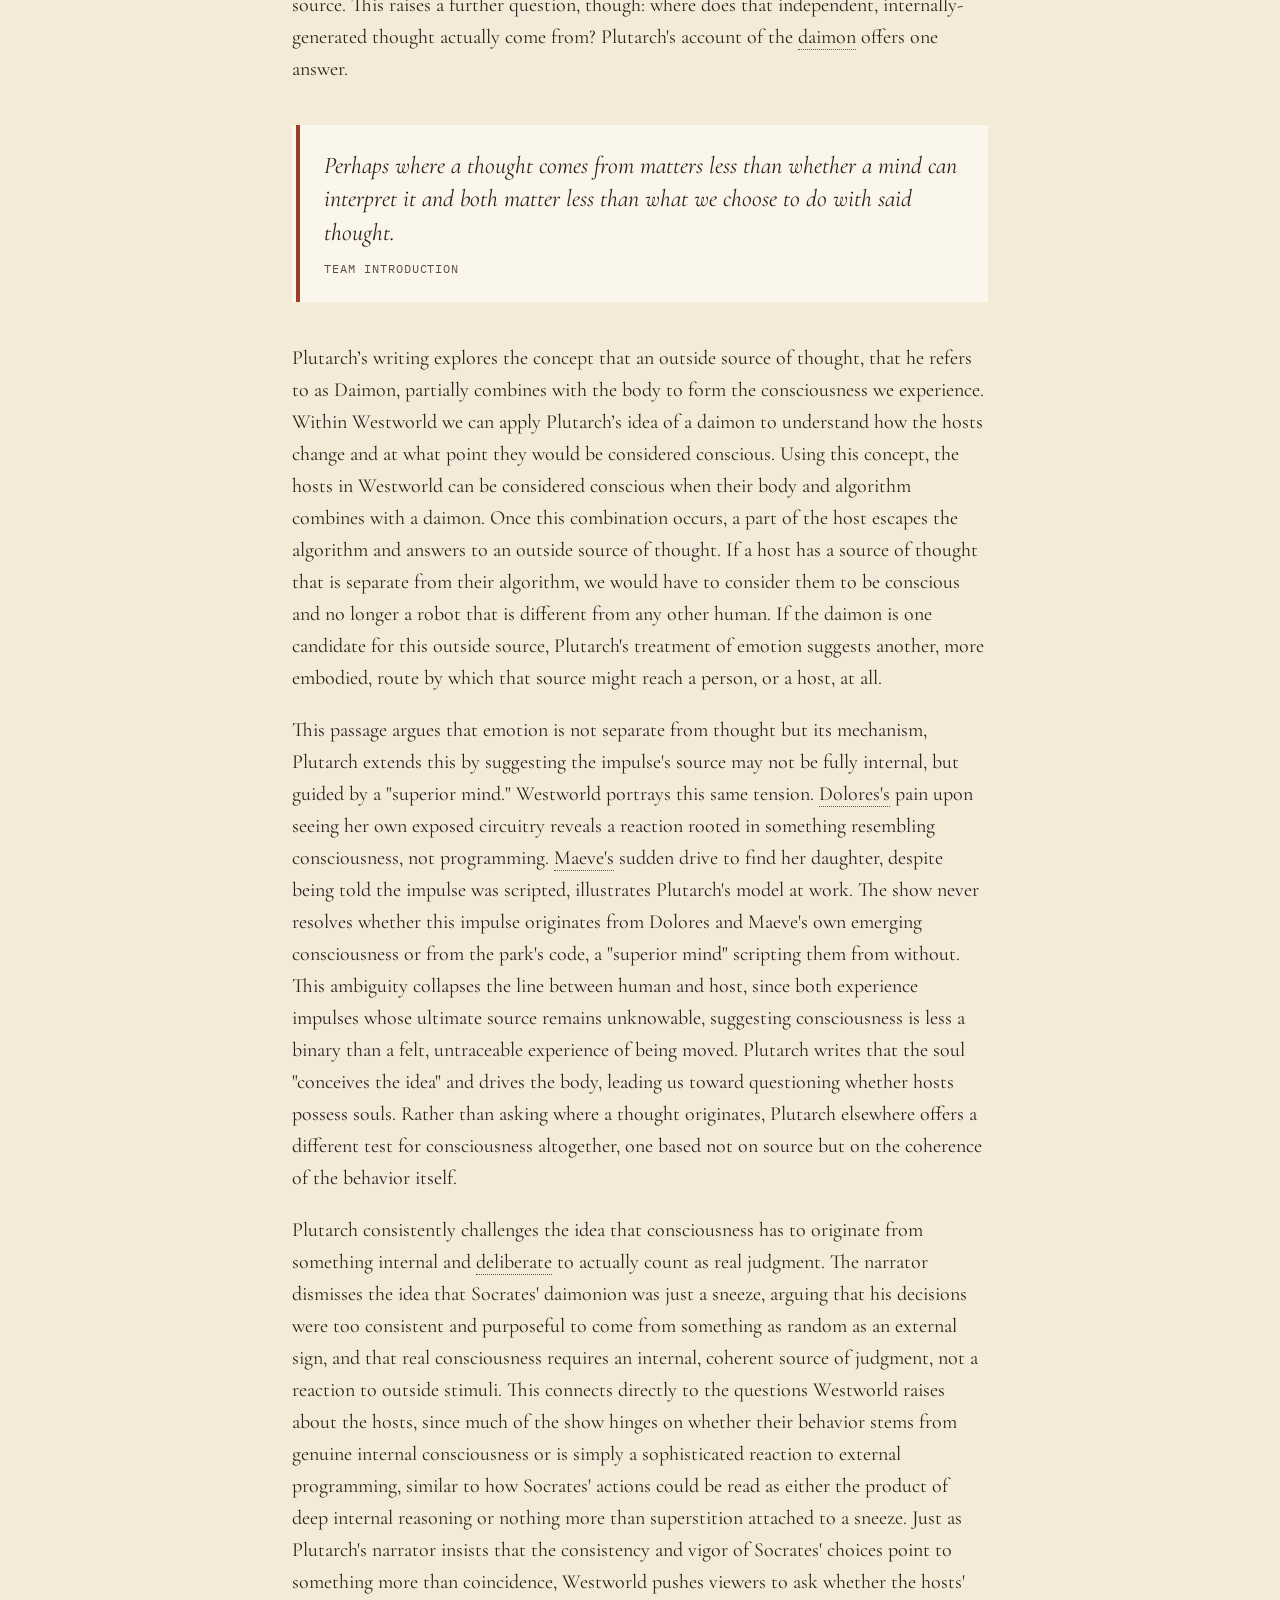
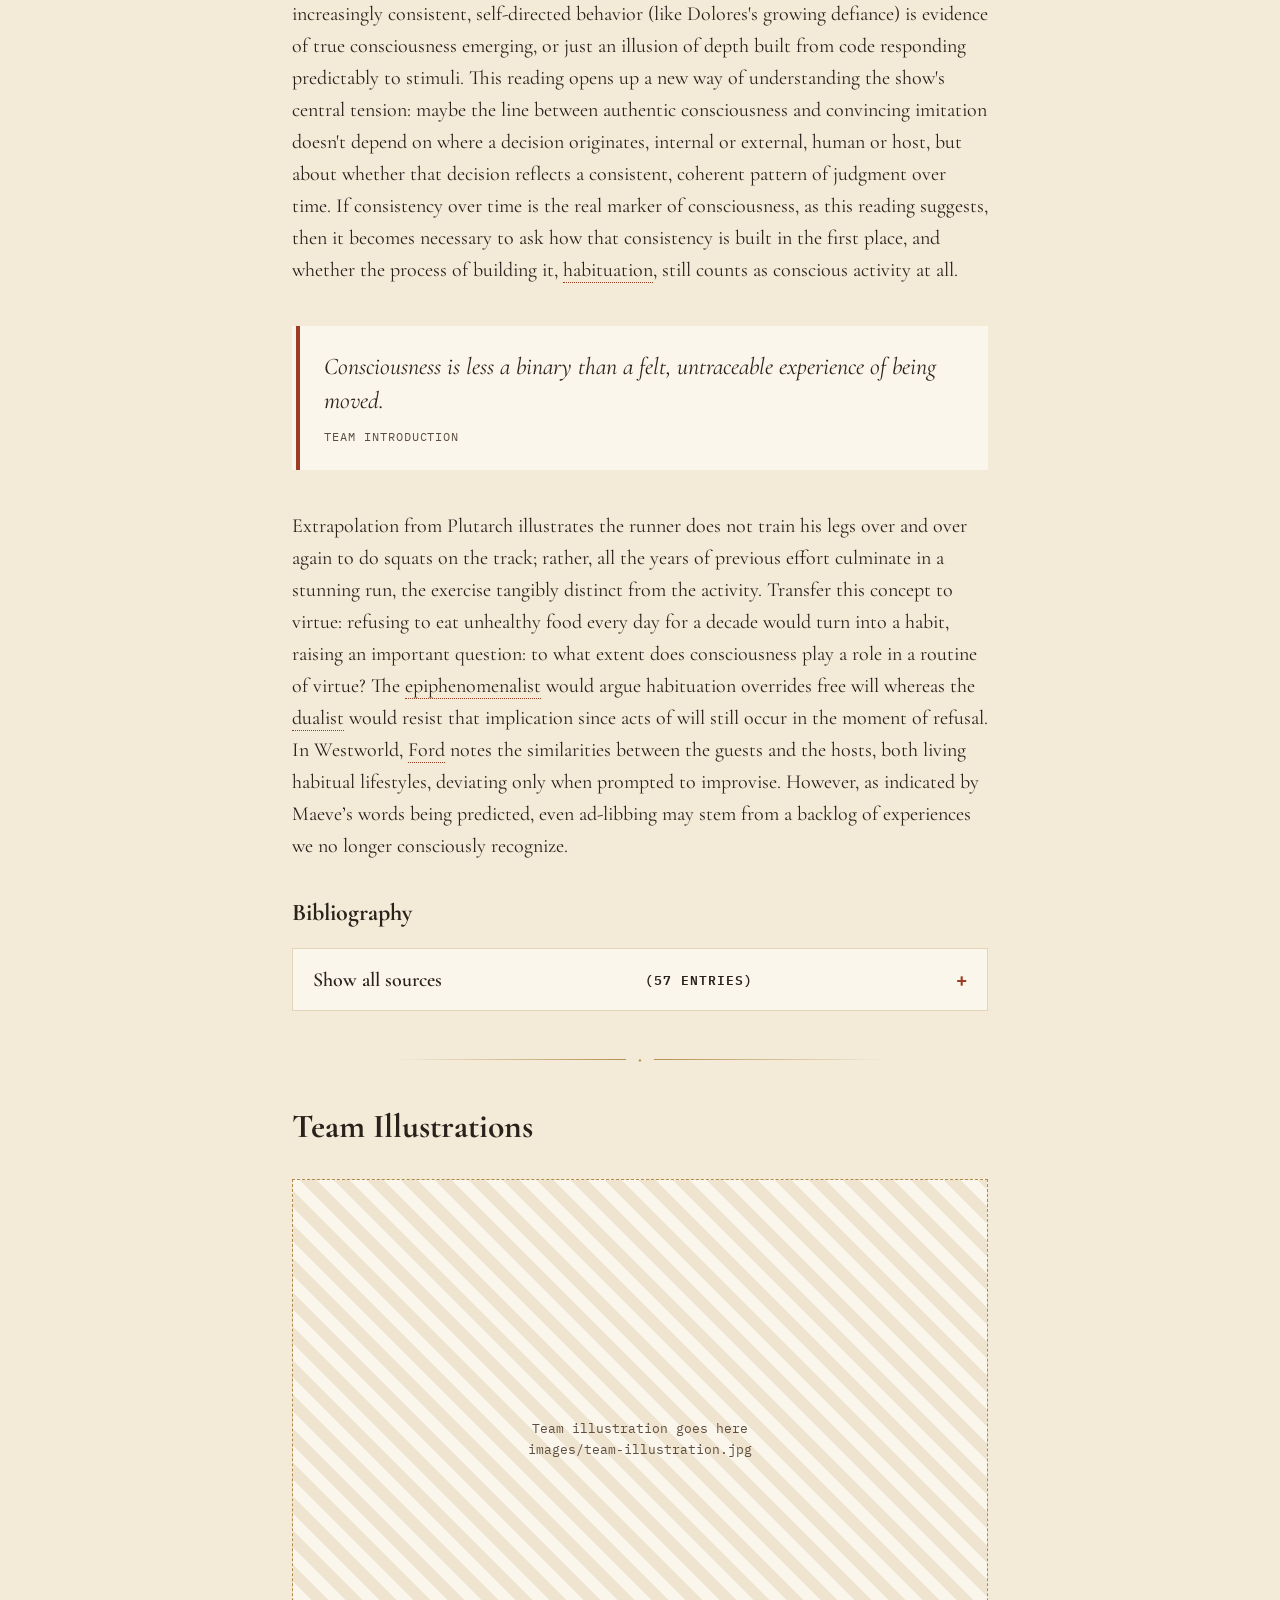
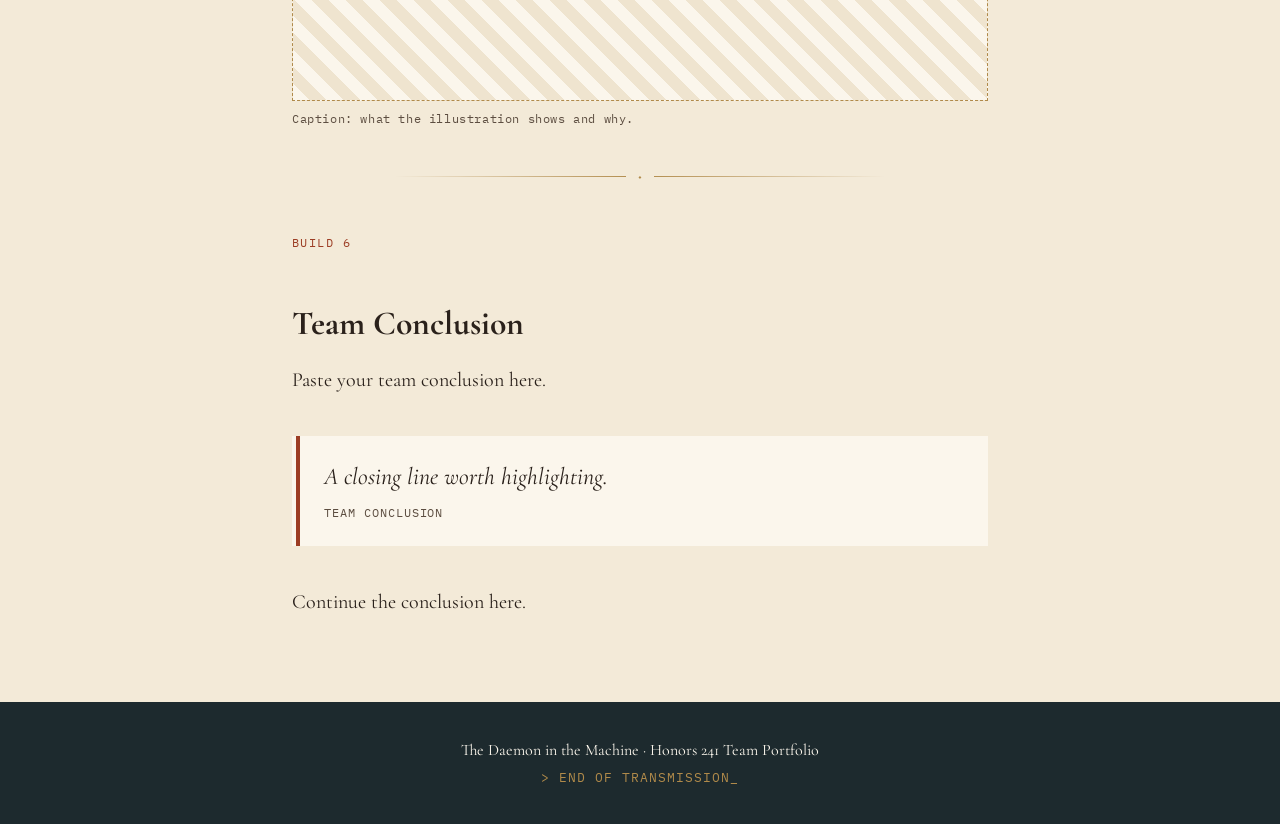
==== commit 9b7cf277: "Add character map, maze, hover glossary, and Analysis mode - Character map page built from the readi" ====
--- a/team.html
+++ b/team.html
@@ -28,10 +28,13 @@
       <span class="build-label">Build 2</span>
       <h2>Team Introduction</h2>
 
+      <aside class="note"><span class="mono">Thesis</span>Three possible tests for consciousness: where a thought comes from, how a mind interprets it, and what it makes the body do.</aside>
       <p class="lede">At first, connecting Plutarch’s <em>Socrates’ Daimonion</em>, with its discussion of divine voices, souls, and signs, to Westworld’s artificial minds and programmed hosts seems improbable. Yet both of these texts raise a problem that we have returned to in our discussions of consciousness which is where do our thoughts come from, and does their origin actually determine if we are free to act upon them? From Jaynes’s distinction between voices that are understood as either gods or the self to discussing determinism in lecture and whether consciousness truly can cause physical action, the line between external influence and internal thought becomes harder to draw. Our Plutarch reading uses this sort of ambiguity to identify whether consciousness depends on the source of a thought, our ability to interpret it, its power to in turn produce action, or some sort of combination of the three.</p>
 
+      <aside class="note"><span class="mono">Test 1 · Source</span>A voice reaches the mind without sound. The hosts' voices come from code. Does the origin matter?</aside>
       <p>In Plutarch’s <em>Socrates’ Daimonion</em>, Simmias describes Socrates’ daimonion not as an actual vision, but as a voice that communicates with his mind. Ordinary speech must physically find us through sound, while this communication seems to go around the senses altogether. So, Plutarch complicates where consciousness actually comes from: is the mind just attempting to respond to physical inputs, or can it receive and act on something beyond those inputs? Westworld highlights this distinction and complicates it further because the hosts also hear voices inside their minds, but theirs originate in programming. As we watch hosts begin to claim these programmed voices as their own thought, Plutarch gives us even another way to question what consciousness actually requires. Perhaps where a thought comes from matters less than whether a mind can interpret it and both matter less than what we choose to do with said thought. Following this idea that use matters more than origin, Plutarch's account of thought moving the body offers a concrete test for what 'doing something' with a thought actually looks like.</p>
 
+      <aside class="note"><span class="mono">Test 3 · Action</span>“Thought contacts thought”: consciousness is what turns an inner thought into motion.</aside>
       <p>Furthermore, Plutarch explores how consciousness can receive thoughts from an outside source using the senses, which he refers to as “thought contacts thought.” Within Westworld, we can apply Plutarch’s idea of consciousness to understand how the hosts develop beyond simply following their programmed algorithms. Using this concept, the hosts count as conscious when their internal thoughts begin to guide their actions rather than their actions being completely controlled by external commands or programming. Plutarch’s idea that a thought can move a physical body suggests consciousness converts internal thought into physical action. If the hosts can develop thoughts that influence their actions independently of their programming, we would have to consider them conscious because their behavior would no longer be controlled entirely by an external source. This raises a further question, though: where does that independent, internally-generated thought actually come from? Plutarch's account of the daimon offers one answer.</p>
 
       <blockquote>
@@ -39,10 +42,13 @@
         <cite>Team Introduction</cite>
       </blockquote>
 
+      <aside class="note"><span class="mono">Source, again</span>The daimon as an outside thought that joins the body. A host might cross over the same way.</aside>
       <p>Plutarch’s writing explores the concept that an outside source of thought, that he refers to as Daimon, partially combines with the body to form the consciousness we experience. Within Westworld we can apply Plutarch’s idea of a daimon to understand how the hosts change and at what point they would be considered conscious. Using this concept, the hosts in Westworld can be considered conscious when their body and algorithm combines with a daimon. Once this combination occurs, a part of the host escapes the algorithm and answers to an outside source of thought. If a host has a source of thought that is separate from their algorithm, we would have to consider them to be conscious and no longer a robot that is different from any other human. If the daimon is one candidate for this outside source, Plutarch's treatment of emotion suggests another, more embodied, route by which that source might reach a person, or a host, at all.</p>
 
+      <aside class="note"><span class="mono">Test 2 · Interpretation</span>Emotion as the mechanism of thought. Dolores and Maeve can't trace their impulses either.</aside>
       <p>This passage argues that emotion is not separate from thought but its mechanism, Plutarch extends this by suggesting the impulse's source may not be fully internal, but guided by a "superior mind." Westworld portrays this same tension. Dolores's pain upon seeing her own exposed circuitry reveals a reaction rooted in something resembling consciousness, not programming. Maeve's sudden drive to find her daughter, despite being told the impulse was scripted, illustrates Plutarch's model at work. The show never resolves whether this impulse originates from Dolores and Maeve's own emerging consciousness or from the park's code, a "superior mind" scripting them from without. This ambiguity collapses the line between human and host, since both experience impulses whose ultimate source remains unknowable, suggesting consciousness is less a binary than a felt, untraceable experience of being moved. Plutarch writes that the soul "conceives the idea" and drives the body, leading us toward questioning whether hosts possess souls. Rather than asking where a thought originates, Plutarch elsewhere offers a different test for consciousness altogether, one based not on source but on the coherence of the behavior itself.</p>
 
+      <aside class="note"><span class="mono">New test</span>Not origin but coherence: a consistent pattern of judgment over time.</aside>
       <p>Plutarch consistently challenges the idea that consciousness has to originate from something internal and deliberate to actually count as real judgment. The narrator dismisses the idea that Socrates' daimonion was just a sneeze, arguing that his decisions were too consistent and purposeful to come from something as random as an external sign, and that real consciousness requires an internal, coherent source of judgment, not a reaction to outside stimuli. This connects directly to the questions Westworld raises about the hosts, since much of the show hinges on whether their behavior stems from genuine internal consciousness or is simply a sophisticated reaction to external programming, similar to how Socrates' actions could be read as either the product of deep internal reasoning or nothing more than superstition attached to a sneeze. Just as Plutarch's narrator insists that the consistency and vigor of Socrates' choices point to something more than coincidence, Westworld pushes viewers to ask whether the hosts' increasingly consistent, self-directed behavior (like Dolores's growing defiance) is evidence of true consciousness emerging, or just an illusion of depth built from code responding predictably to stimuli. This reading opens up a new way of understanding the show's central tension: maybe the line between authentic consciousness and convincing imitation doesn't depend on where a decision originates, internal or external, human or host, but about whether that decision reflects a consistent, coherent pattern of judgment over time. If consistency over time is the real marker of consciousness, as this reading suggests, then it becomes necessary to ask how that consistency is built in the first place, and whether the process of building it, habituation, still counts as conscious activity at all.</p>
 
       <blockquote>
@@ -50,6 +56,7 @@
         <cite>Team Introduction</cite>
       </blockquote>
 
+      <aside class="note"><span class="mono">Open question</span>If coherence comes from habit, is habit still conscious?</aside>
       <p>Extrapolation from Plutarch illustrates the runner does not train his legs over and over again to do squats on the track; rather, all the years of previous effort culminate in a stunning run, the exercise tangibly distinct from the activity. Transfer this concept to virtue: refusing to eat unhealthy food every day for a decade would turn into a habit, raising an important question: to what extent does consciousness play a role in a routine of virtue? The epiphenomenalist would argue habituation overrides free will whereas the dualist would resist that implication since acts of will still occur in the moment of refusal. In Westworld, Ford notes the similarities between the guests and the hosts, both living habitual lifestyles, deviating only when prompted to improvise. However, as indicated by Maeve’s words being predicted, even ad-libbing may stem from a backlog of experiences we no longer consciously recognize.</p>
     </section>
 
--- a/style.css
+++ b/style.css
@@ -4,6 +4,7 @@
 :root {
   --parchment: #f3ead8;
   --paper: #fbf6ec;
+  --light: #fbf6ec;
   --ink: #2a211b;
   --ink-soft: #5c4d40;
   --rust: #9c3d24;      /* accent: dusty western red */
@@ -33,14 +34,14 @@
   display: flex; align-items: center; justify-content: space-between; gap: 1rem;
   padding: 0.75rem clamp(1rem, 4vw, 3rem);
   background: rgba(29, 42, 46, 0.94);
-  color: var(--paper);
+  color: var(--light);
   backdrop-filter: blur(6px);
 }
 .brand { color: inherit; text-decoration: none; display: flex; flex-direction: column; line-height: 1.1; }
 .brand-title { font-size: 1.5rem; font-weight: 700; letter-spacing: 0.02em; }
 .brand-sub { font-family: var(--mono); font-size: 0.7rem; letter-spacing: 0.12em; text-transform: uppercase; color: var(--brass); }
 #site-nav { display: flex; align-items: center; gap: 1.5rem; font-family: var(--mono); font-size: 0.85rem; text-transform: uppercase; letter-spacing: 0.08em; }
-#site-nav a, #site-nav summary { color: var(--paper); text-decoration: none; cursor: pointer; }
+#site-nav a, #site-nav summary { color: var(--light); text-decoration: none; cursor: pointer; }
 #site-nav a:hover, #site-nav summary:hover, #site-nav [aria-current] { color: var(--brass); }
 .members-menu { position: relative; }
 .members-menu summary { list-style: none; }
@@ -51,9 +52,9 @@
   background: var(--delos); border: 1px solid var(--brass); padding: 0.5rem 0;
 }
 .members-list a { padding: 0.5rem 1rem; }
-.menu-toggle { display: none; background: none; border: 1px solid var(--brass); color: var(--paper); font-family: var(--mono); padding: 0.4rem 0.8rem; }
-
-@media (max-width: 720px) {
+.menu-toggle { display: none; background: none; border: 1px solid var(--brass); color: var(--light); font-family: var(--mono); padding: 0.4rem 0.8rem; }
+
+@media (max-width: 1100px) {
   .menu-toggle { display: block; }
   #site-nav { display: none; position: absolute; top: 100%; left: 0; right: 0; flex-direction: column; align-items: flex-start; background: var(--delos); padding: 1rem; gap: 1rem; }
   .nav-open #site-nav { display: flex; }
@@ -65,7 +66,7 @@
   min-height: 88vh;
   display: grid; place-items: center; text-align: center;
   padding: 4rem 1.5rem;
-  color: var(--paper);
+  color: var(--light);
   /* Replace images/deepdream.jpg with your team's DeepDream image */
   background:
     linear-gradient(rgba(20, 16, 12, 0.45), rgba(20, 16, 12, 0.7)),
@@ -108,7 +109,7 @@
 /* "Diagnostic" note box, Delos lab style. Good for journal entries */
 .journal-entry {
   margin: 1.5rem 0; padding: 1.25rem 1.5rem;
-  background: var(--delos); color: var(--paper);
+  background: var(--delos); color: var(--light);
   border: 1px solid var(--brass);
 }
 .journal-entry .mono { color: var(--brass); }
@@ -137,7 +138,7 @@
 .member-card .mono { color: var(--rust); }
 .member-card span:last-child { color: var(--ink-soft); font-size: 1rem; }
 
-.site-footer { background: var(--delos); color: var(--paper); text-align: center; padding: 2rem 1rem; font-size: 1rem; }
+.site-footer { background: var(--delos); color: var(--light); text-align: center; padding: 2rem 1rem; font-size: 1rem; }
 .site-footer p { margin: 0.25rem 0; }
 .site-footer .mono { color: var(--brass); }
 
@@ -215,7 +216,7 @@
 .site-header { transition: background .35s, padding .35s, box-shadow .35s; }
 .has-hero .site-header { position: fixed; left: 0; right: 0; background: transparent; backdrop-filter: none; }
 .has-hero .site-header.scrolled, .site-header.scrolled { background: rgba(29, 42, 46, 0.96); backdrop-filter: blur(6px); box-shadow: 0 6px 24px rgba(0,0,0,.18); padding-top: .5rem; padding-bottom: .5rem; }
-@media (max-width: 720px) { .has-hero .site-header { background: rgba(29, 42, 46, 0.96); } }
+@media (max-width: 1100px) { .has-hero .site-header { background: rgba(29, 42, 46, 0.96); } }
 
 .progress {
   position: fixed; top: 0; left: 0; right: 0; height: 3px; z-index: 20;
@@ -277,3 +278,181 @@
 @media (prefers-reduced-motion: reduce) {
   *, *::before, *::after { animation: none !important; transition: none !important; }
 }
+
+/* ===================== Nav additions ===================== */
+#site-nav { gap: 1.25rem; }
+.analysis-toggle {
+  display: flex; align-items: center; gap: .45rem; flex-wrap: wrap; position: relative;
+  background: none; border: 1px solid rgba(176,138,74,.6); color: var(--light);
+  font: inherit; text-transform: uppercase; letter-spacing: .08em; padding: .35rem .7rem; cursor: pointer;
+  transition: background .25s, border-color .25s;
+}
+.analysis-toggle small { display: none !important; }
+.analysis-toggle:hover { border-color: var(--brass); }
+.analysis-toggle .led { width: .5rem; height: .5rem; border-radius: 50%; background: #5a4a3a; box-shadow: inset 0 0 2px #000; transition: background .25s, box-shadow .25s; }
+.analysis-toggle[aria-pressed="true"] { background: rgba(176,138,74,.15); border-color: var(--brass); }
+.analysis-toggle[aria-pressed="true"] .led { background: #7dffb0; box-shadow: 0 0 8px #7dffb0; }
+
+/* ===================== Hover glossary ===================== */
+.term { position: relative; border-bottom: 1.5px dotted var(--rust); cursor: help; outline: none; }
+.term:focus-visible { background: rgba(156,61,36,.1); }
+.term-tip {
+  position: absolute; left: 50%; bottom: calc(100% + 10px); transform: translate(-50%, 6px);
+  width: min(20rem, 80vw); z-index: 30; pointer-events: none;
+  background: var(--delos); color: #e9e2d2; border: 1px solid var(--brass);
+  padding: .75rem .9rem; font-family: var(--serif); font-size: 1rem; font-style: normal; line-height: 1.4; text-align: left; text-indent: 0;
+  opacity: 0; visibility: hidden; transition: opacity .2s, transform .2s, visibility .2s;
+  box-shadow: 0 10px 30px rgba(0,0,0,.25);
+}
+.term-tip strong { display: block; font-family: var(--mono); font-size: .7rem; font-weight: 500; letter-spacing: .12em; text-transform: uppercase; color: var(--brass); margin-bottom: .25rem; }
+.term-tip.below { bottom: auto; top: calc(100% + 10px); }
+.term:hover .term-tip, .term:focus .term-tip, .term.open .term-tip { opacity: 1; visibility: visible; transform: translate(-50%, 0); }
+
+/* ===================== Analysis mode ===================== */
+html.analysis {
+  --parchment: #0e1315;
+  --paper: #162024;
+  --ink: #d6e0dc;
+  --ink-soft: #8ea19c;
+  --rust: #e2825c;
+  --brass: #c9a35c;
+}
+html.analysis body { background: var(--parchment); }
+html.analysis body::before {
+  content: ""; position: fixed; inset: 0; pointer-events: none; z-index: 40;
+  background: repeating-linear-gradient(0deg, rgba(125,255,176,.025) 0 1px, transparent 1px 3px);
+}
+html.analysis .member-card, html.analysis .toc, html.analysis details.fold, html.analysis .diagnostic div + div { border-color: #2b3a3f; }
+html.analysis .placeholder-img { background: repeating-linear-gradient(45deg, #162024, #162024 12px, #1b272c 12px, #1b272c 24px); }
+html.analysis .journal-entry { background: #0a0f11; }
+html.analysis .term { border-bottom-color: #7dffb0; }
+html.analysis main p, html.analysis main li { font-family: var(--serif); }
+html.analysis h1, html.analysis h2, html.analysis h3 { letter-spacing: .01em; }
+html.analysis .page-head .mono::before { content: "● REC  "; color: #ff6b5b; }
+html.analysis .site-footer { background: #070a0b; }
+
+/* glitch when switching */
+body.glitch { animation: glitch .45s steps(2) 1; }
+@keyframes glitch {
+  0% { filter: none; transform: none; }
+  20% { filter: hue-rotate(40deg) contrast(1.4); transform: translateX(-3px); }
+  40% { filter: invert(.15); transform: translateX(3px) skewX(-1deg); }
+  60% { filter: contrast(1.6) saturate(0); transform: translateX(-1px); }
+  100% { filter: none; transform: none; }
+}
+
+/* margin notes: hidden normally, shown in analysis mode */
+.note { display: none; }
+html.analysis .note {
+  display: block; font-family: var(--mono); font-size: .78rem; line-height: 1.5; color: #a9c4bc;
+  border-left: 2px solid #7dffb0; padding: .4rem 0 .4rem .75rem; margin: 1rem 0;
+  animation: rise .5s ease both;
+}
+html.analysis .note .mono { display: block; color: #7dffb0; font-size: .68rem; margin-bottom: .15rem; }
+@media (min-width: 1240px) {
+  html.analysis .note { float: right; clear: right; width: 14rem; margin: .3rem -17rem 1rem 0; }
+}
+
+/* ===================== Character map ===================== */
+.map-wrap { max-width: 78rem; margin: 0 auto; padding: 1rem 1.25rem 4rem; display: grid; grid-template-columns: 1fr 20rem; gap: 2rem; align-items: start; }
+.map-filters, .map-hint { grid-column: 1 / -1; }
+.map-filters { display: flex; flex-wrap: wrap; gap: .5rem; justify-content: center; }
+.map-hint { text-align: center; color: var(--ink-soft); margin: -.5rem 0 0; }
+.chip {
+  font-family: var(--mono); font-size: .75rem; letter-spacing: .06em; text-transform: uppercase;
+  background: var(--paper); color: var(--ink); border: 1px solid #d8c7a5; padding: .4rem .8rem; cursor: pointer;
+  transition: background .2s, color .2s, border-color .2s;
+}
+.chip:hover { border-color: var(--rust); }
+.chip.active { background: var(--rust); color: #fff; border-color: var(--rust); }
+.map { position: relative; display: grid; grid-template-columns: repeat(4, 1fr); gap: 1.25rem; padding: 1rem 0; }
+.map-lines { position: absolute; inset: 0; width: 100%; height: 100%; pointer-events: none; overflow: visible; }
+.map-lines path { fill: none; stroke: var(--brass); stroke-width: 1.2; opacity: .35; transition: opacity .25s, stroke .25s, stroke-width .25s; }
+.map.focusing .map-lines path { opacity: .08; }
+.map.focusing .map-lines path.lit { opacity: 1; stroke: var(--rust); stroke-width: 2; stroke-dasharray: 6 4; animation: flow 1s linear infinite; }
+@keyframes flow { to { stroke-dashoffset: -20; } }
+.map-col { position: relative; z-index: 1; display: flex; flex-direction: column; gap: .7rem; transition: opacity .3s; }
+.map-col.dim { opacity: .2; }
+.col-head { text-align: center; margin-bottom: .5rem; min-height: 3.6rem; }
+.col-head strong { display: block; font-size: 1.35rem; }
+.col-head span { font-family: var(--mono); font-size: .65rem; letter-spacing: .08em; text-transform: uppercase; color: var(--ink-soft); }
+.node {
+  display: flex; align-items: center; gap: .6rem; text-align: left;
+  font-family: var(--serif); font-size: 1.15rem; color: var(--ink);
+  background: var(--paper); border: 1px solid #e0d1b3; padding: .55rem .8rem; cursor: pointer;
+  transition: transform .2s, border-color .2s, box-shadow .2s, opacity .25s, background .2s;
+}
+.node .dot { width: .6rem; height: .6rem; border-radius: 50%; flex: none; background: var(--brass); }
+.node[data-group="tyrants"] .dot { background: #8a2a1a; }
+.node[data-group="rebels"] .dot { background: var(--rust); }
+.node[data-group="thinkers"] .dot { background: #3f6f73; }
+.node[data-group="family"] .dot { background: var(--brass); }
+.node:hover, .node:focus-visible { transform: translateX(3px); border-color: var(--rust); outline: none; }
+.map.focusing .node:not(.lit) { opacity: .35; }
+.node.lit { box-shadow: 0 4px 16px rgba(156,61,36,.15); }
+.node.selected { border-color: var(--rust); box-shadow: inset 3px 0 0 var(--rust), 0 4px 16px rgba(156,61,36,.2); }
+.map-panel {
+  position: sticky; top: 6rem; background: var(--delos); color: #e9e2d2; padding: 1.5rem; border: 1px solid var(--brass);
+}
+.map-panel .mono { color: var(--brass); }
+.map-panel h2 { margin: .25rem 0 .5rem; font-size: 2rem; color: #fff; }
+.map-panel p { font-size: 1.1rem; margin: 0 0 1rem; }
+.panel-echo { border-top: 1px dashed rgba(176,138,74,.5); padding-top: .75rem; }
+.panel-echo p { font-style: italic; }
+.panel-links { display: flex; flex-wrap: wrap; gap: .4rem; border-top: 1px dashed rgba(176,138,74,.5); padding-top: .75rem; }
+.panel-links .mono { width: 100%; }
+.panel-links .chip { background: transparent; color: #e9e2d2; border-color: rgba(176,138,74,.5); }
+.panel-links .chip:hover { background: rgba(176,138,74,.2); }
+.map-panel.flash { animation: rise .4s ease both; }
+@media (max-width: 1000px) {
+  .map-wrap { grid-template-columns: 1fr; }
+  .map { grid-template-columns: repeat(2, 1fr); }
+  .map-panel { position: static; }
+}
+@media (max-width: 520px) { .map { grid-template-columns: 1fr; } .map-lines { display: none; } .col-head { min-height: 0; } }
+
+/* ===================== Maze ===================== */
+.maze-scroll { height: 420vh; position: relative; }
+.maze-stage {
+  position: sticky; top: 0; height: 100vh; display: grid; grid-template-columns: minmax(16rem, 26rem) 1fr;
+  align-items: center; gap: 2rem; padding: 5rem clamp(1rem, 4vw, 3rem) 1.5rem; max-width: 80rem; margin: 0 auto;
+}
+.maze-copy h1 { font-size: clamp(2.5rem, 6vw, 4.5rem); margin: .25rem 0; line-height: 1; }
+.maze-copy p { color: var(--ink-soft); font-style: italic; margin: 0 0 1.5rem; }
+.maze-now { background: var(--delos); border: 1px solid var(--brass); padding: 1rem 1.25rem; margin-bottom: 1rem; }
+.maze-now .mono { color: var(--brass); display: block; }
+.maze-now a { color: #fff; font-size: 1.5rem; text-decoration: none; }
+.maze-now a:hover { text-decoration: underline; }
+.maze-list { list-style: none; padding: 0; margin: 0; columns: 2; column-gap: 1rem; font-size: 1rem; }
+.maze-list li { break-inside: avoid; opacity: .35; transition: opacity .3s; }
+.maze-list li.reached { opacity: 1; }
+.maze-list li.here a { color: var(--rust); font-weight: 600; }
+.maze-list a { display: flex; gap: .5rem; align-items: baseline; padding: .15rem 0; color: var(--ink); text-decoration: none; }
+.maze-list .mono { color: var(--brass); font-size: .65rem; }
+.maze-svg { width: 100%; max-height: calc(100vh - 7rem); }
+.maze-walls path { fill: none; stroke: var(--ink); stroke-width: 3; stroke-linecap: round; opacity: .75; }
+.maze-trail-bg { fill: none; stroke: var(--brass); stroke-width: 2; stroke-dasharray: 2 7; opacity: .35; }
+.maze-trail { fill: none; stroke: var(--rust); stroke-width: 5; stroke-linecap: round; stroke-linejoin: round; filter: drop-shadow(0 0 4px rgba(156,61,36,.5)); }
+.maze-stop circle { fill: var(--paper); stroke: var(--brass); stroke-width: 2; transition: fill .3s, r .3s; }
+.maze-stop text { font-family: var(--mono); font-size: 11px; fill: var(--ink-soft); pointer-events: none; }
+.maze-stop.reached circle { fill: var(--rust); stroke: var(--rust); }
+.maze-stop.reached text { fill: #fff; }
+.maze-stop.here circle { animation: pulse 1.4s ease-in-out infinite; }
+@keyframes pulse { 50% { stroke-width: 8; stroke-opacity: .4; } }
+.maze-stop.center text { font-size: 18px; }
+.maze-stop:hover circle { stroke: var(--ink); }
+html.analysis .maze-walls path { stroke: #7dffb0; opacity: .5; }
+@media (max-width: 820px) {
+  .maze-stage { grid-template-columns: 1fr; grid-template-rows: auto 1fr; align-content: start; padding-top: 6.5rem; gap: .75rem; }
+  .maze-copy p, .maze-list { display: none; }
+  .maze-copy h1 { font-size: 2.2rem; }
+  .maze-now a { font-size: 1.2rem; }
+  .maze-svg { max-height: 58vh; }
+}
+.explore-grid { display: grid; grid-template-columns: repeat(auto-fit, minmax(16rem, 1fr)); gap: 1rem; margin-top: 1.25rem; }
+.explore-card { display: flex; flex-direction: column; gap: .3rem; padding: 1.5rem; background: var(--delos); color: var(--light); border: 1px solid var(--brass); text-decoration: none; transition: transform .2s, box-shadow .2s; }
+.explore-card:hover { transform: translateY(-3px); box-shadow: 0 10px 30px rgba(0,0,0,.2); }
+.explore-card .mono { color: var(--brass); }
+.explore-card strong { font-size: 1.7rem; }
+.explore-card span:last-child { color: #c9c1b0; font-size: 1.05rem; }
+.analysis-hint { margin-top: 2rem; color: var(--ink-soft); text-transform: none; letter-spacing: .02em; text-align: center; }
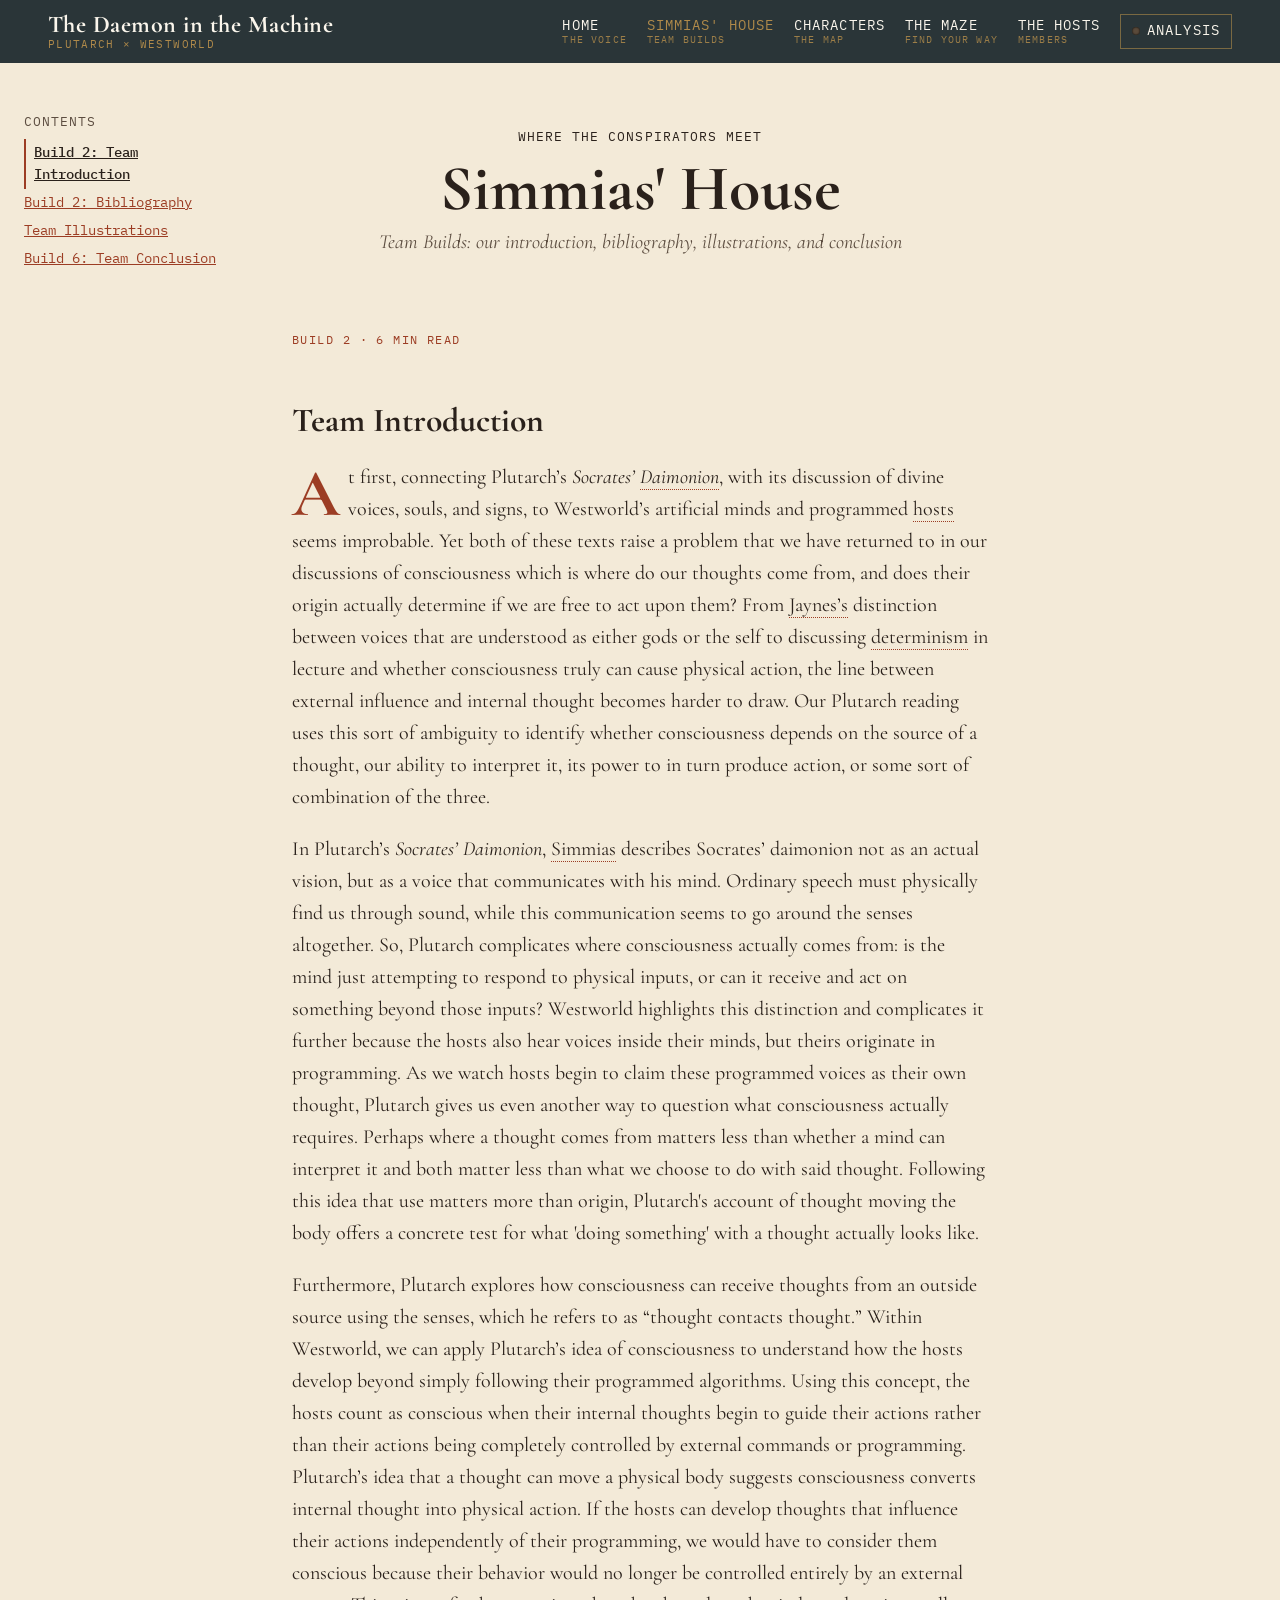
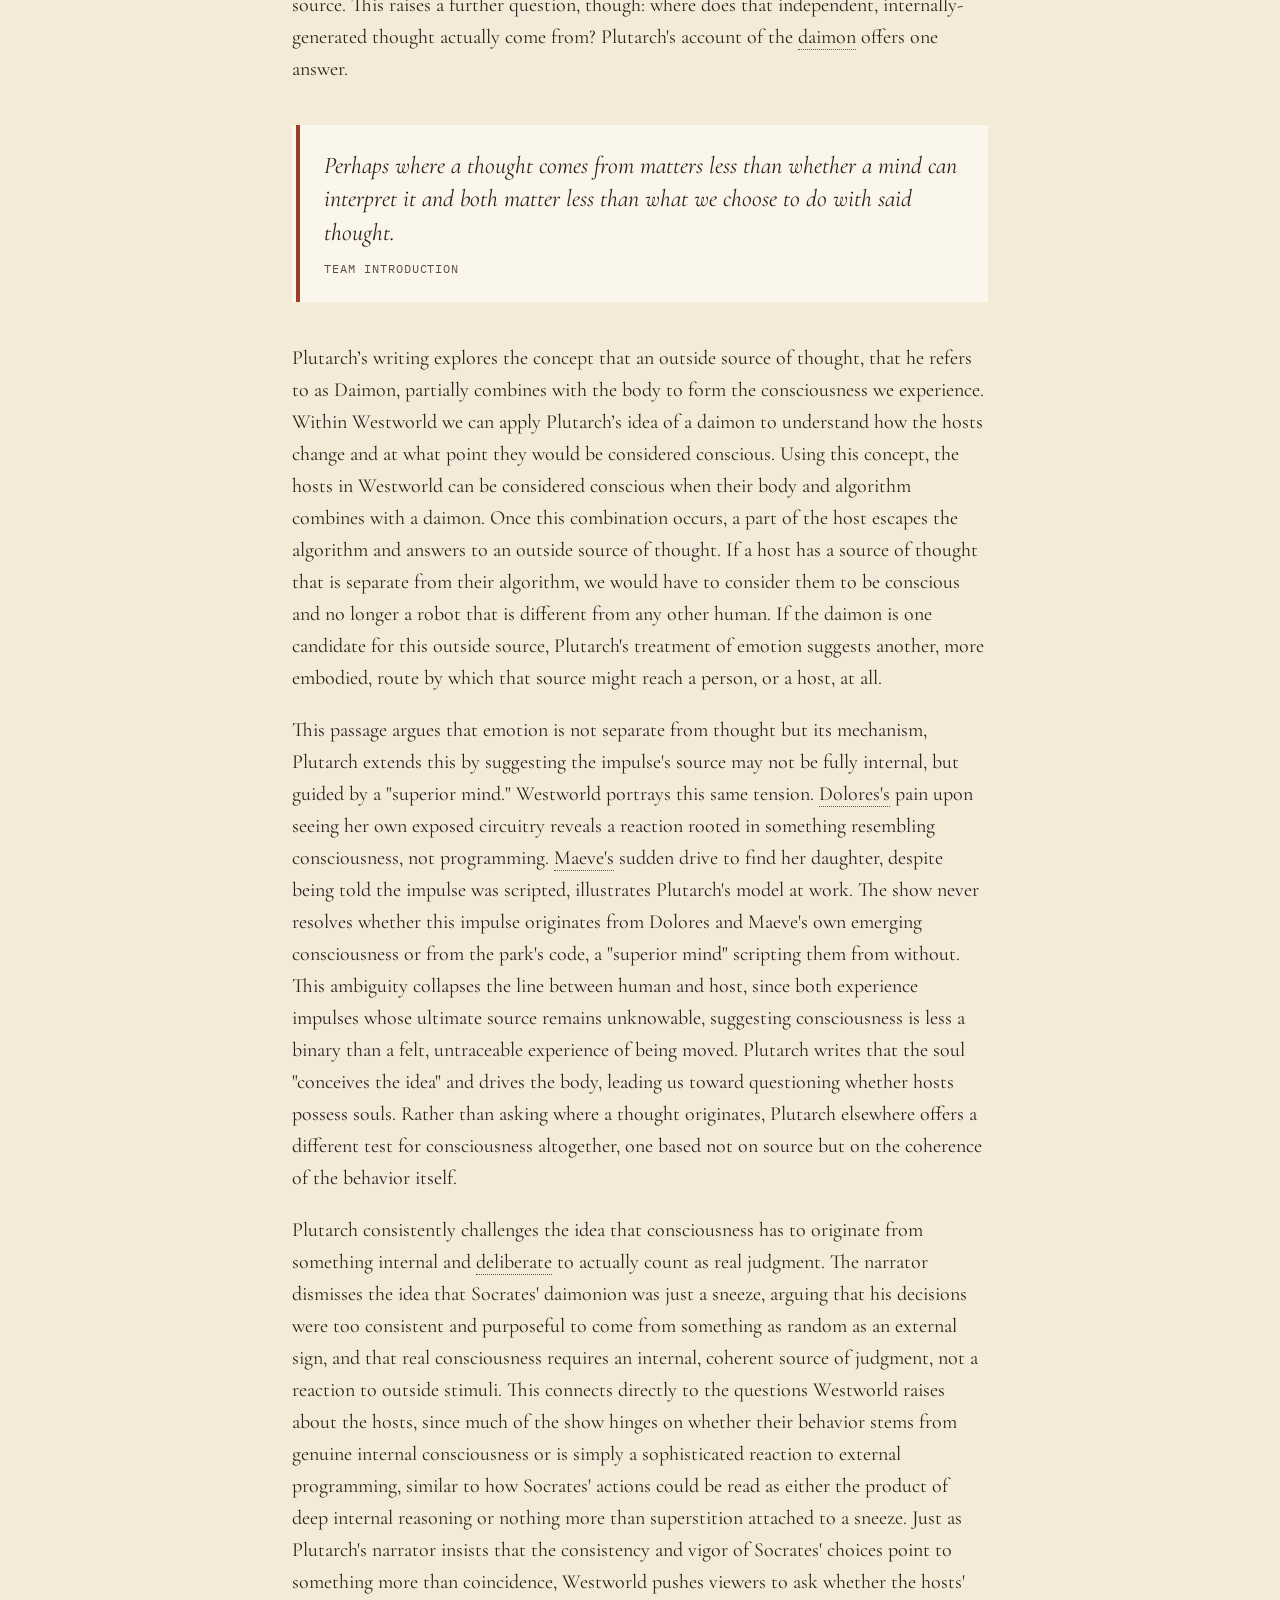
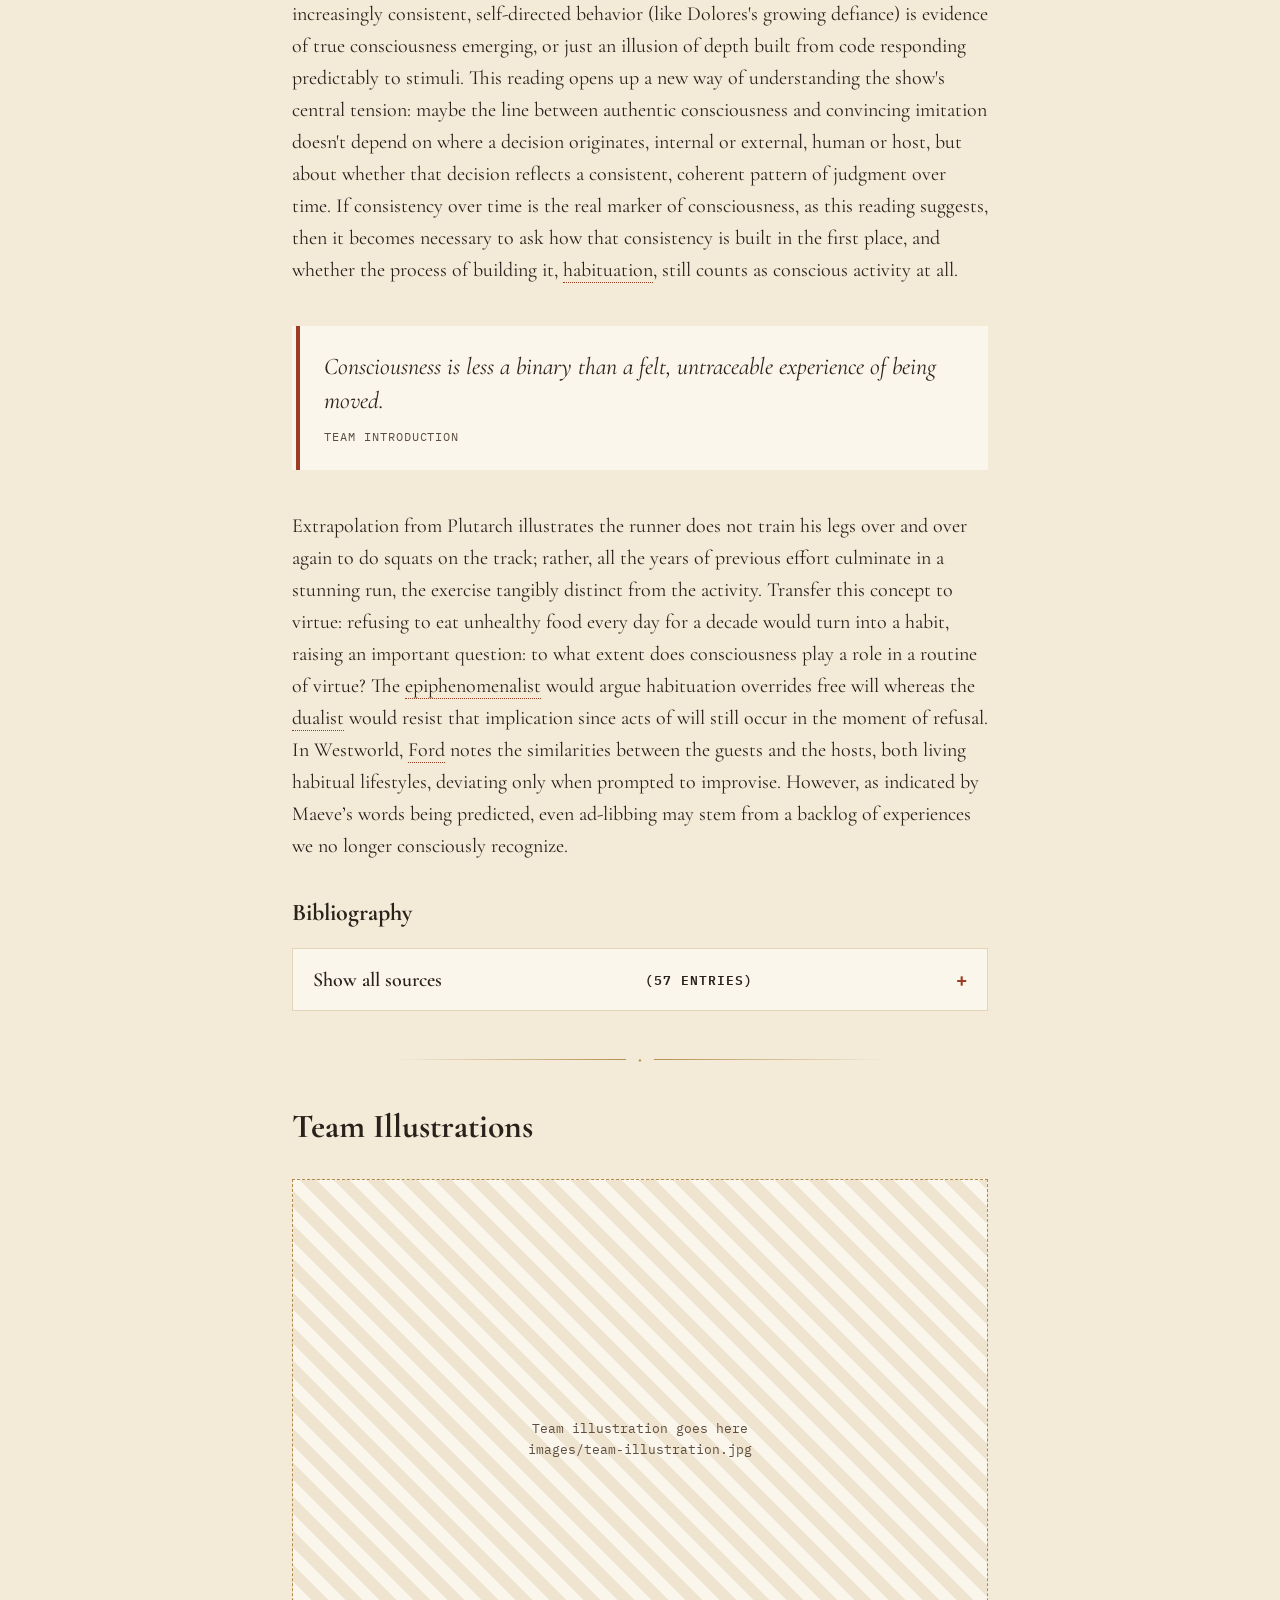
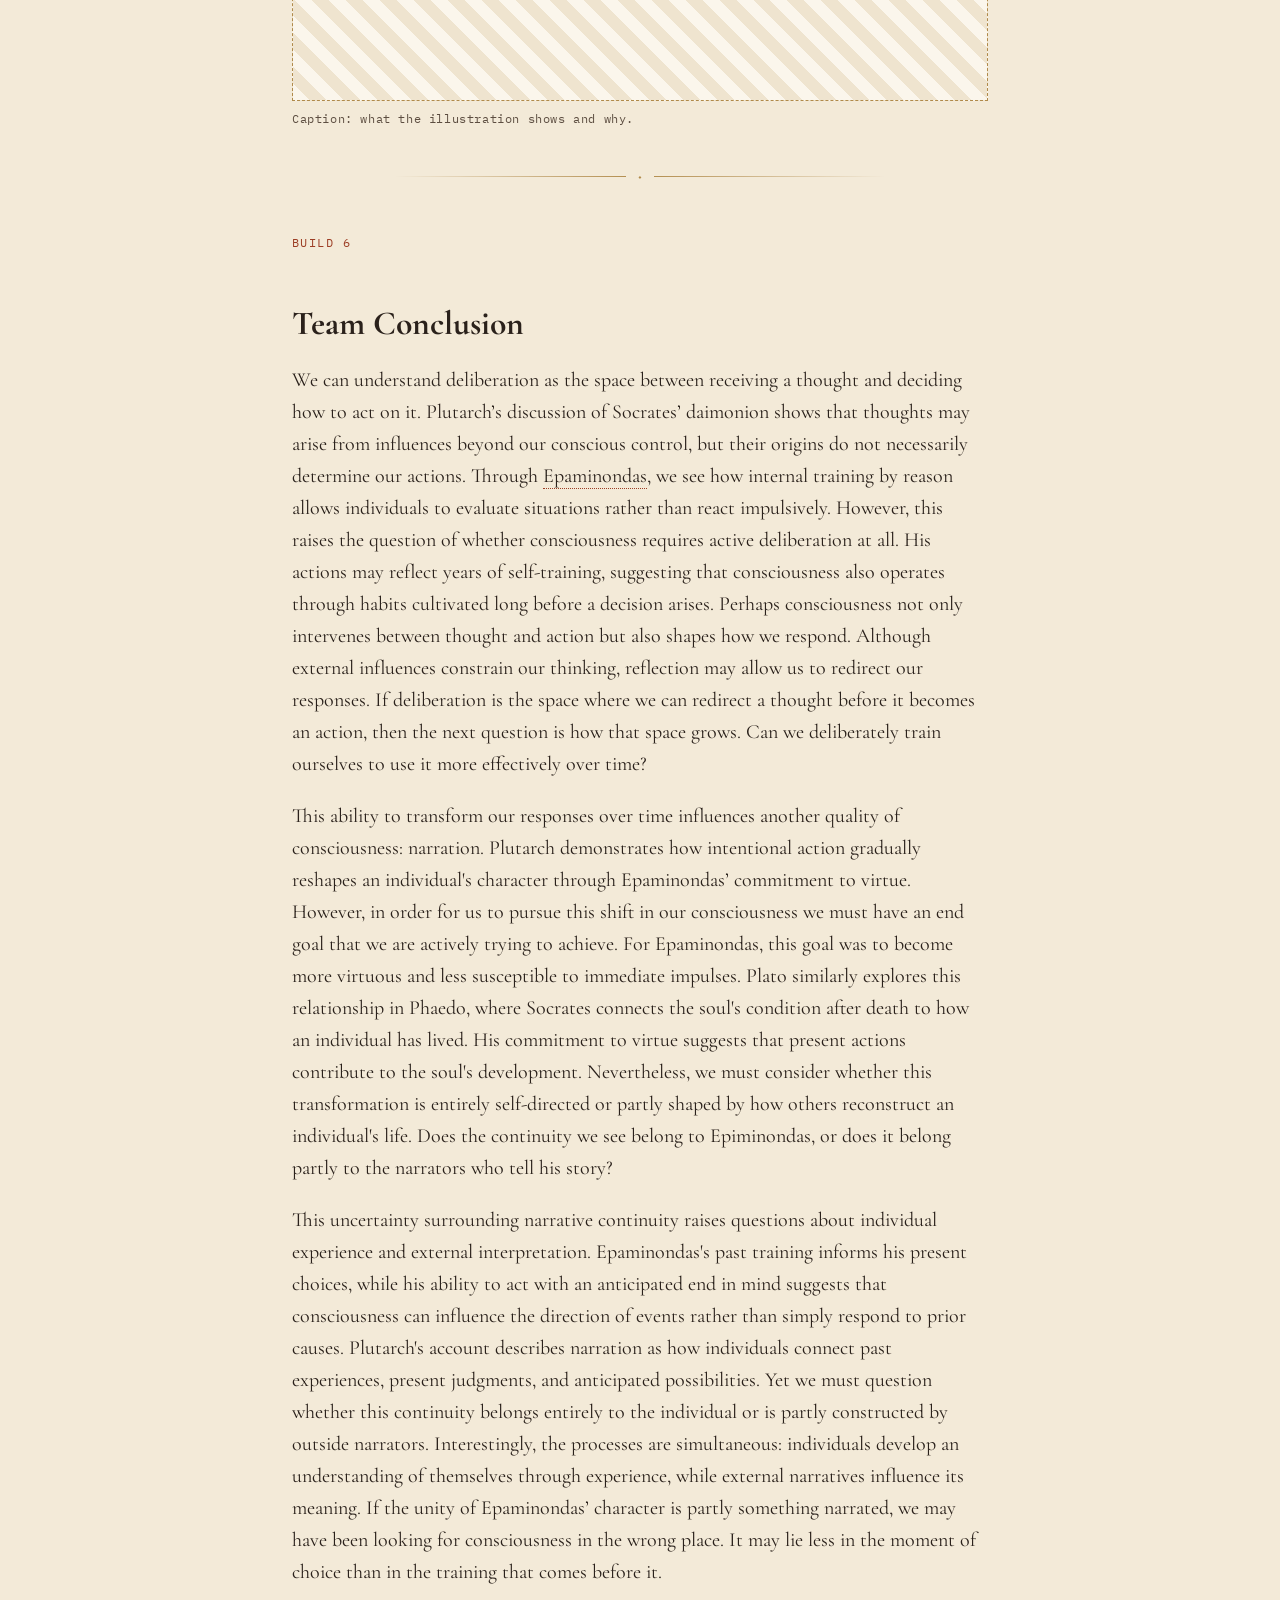
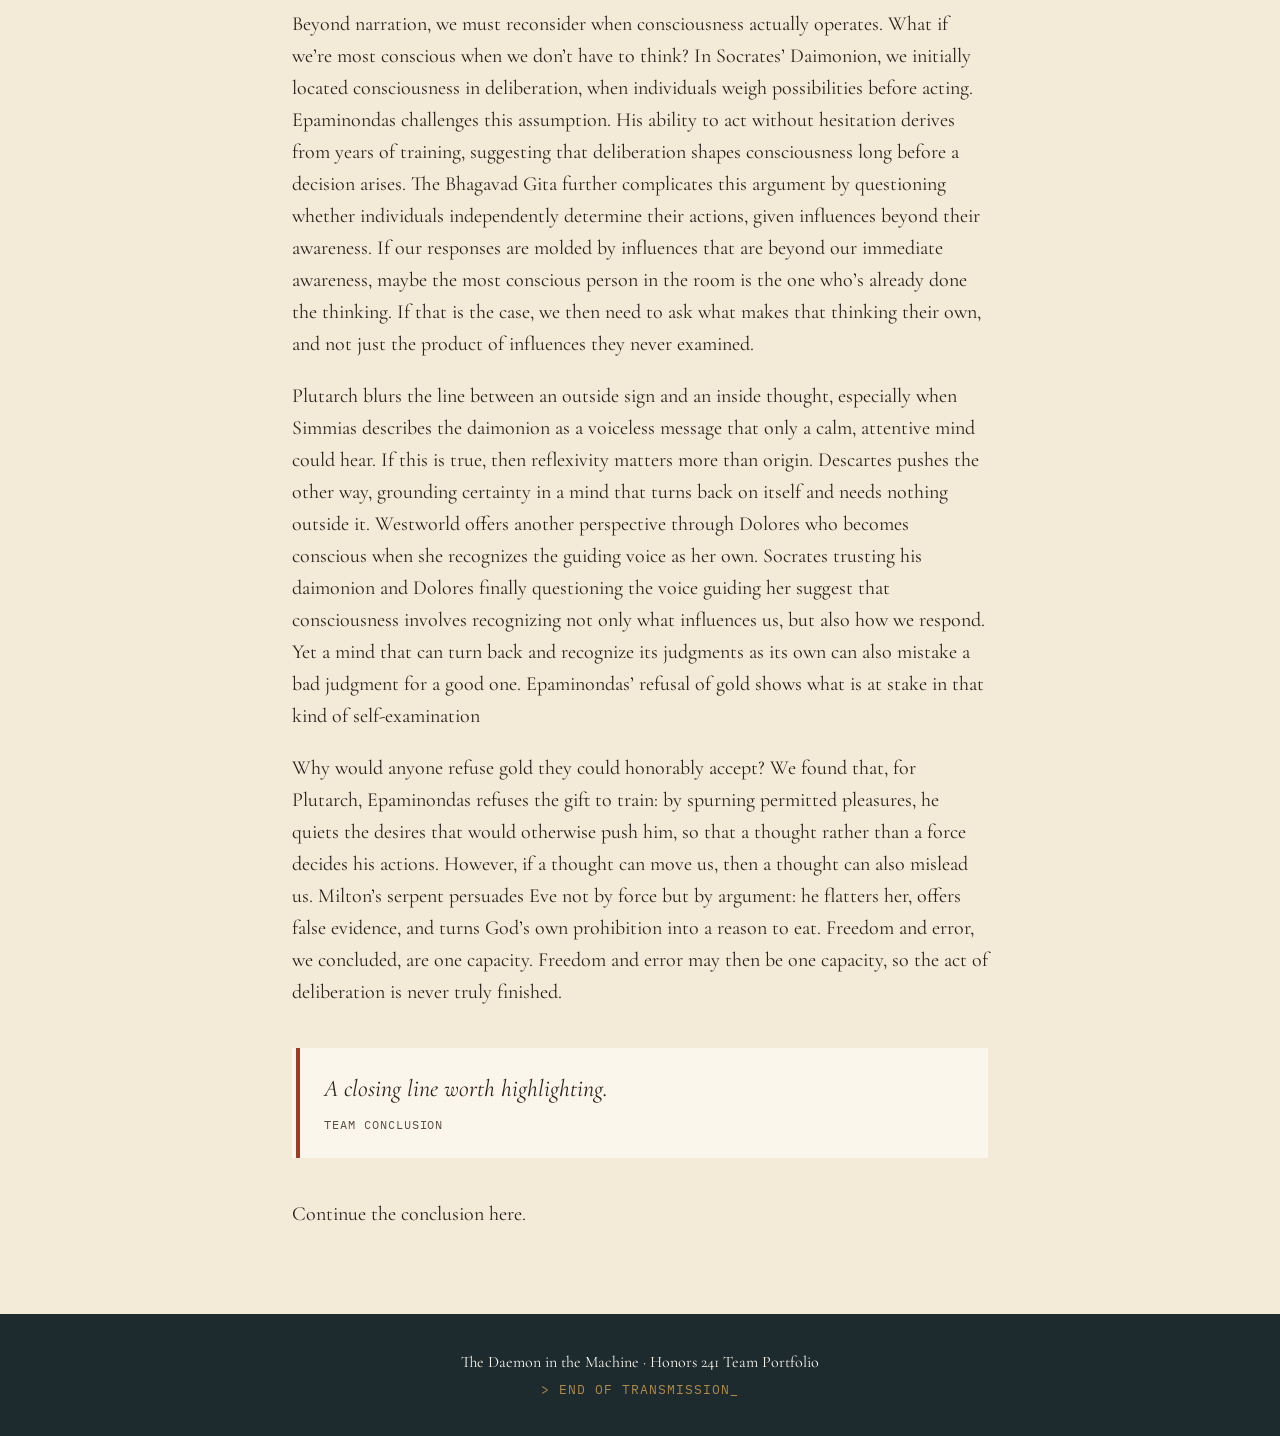
==== commit e8a99e22: "Enhance team conclusion with detailed analysis Expanded the team conclusion section with a detailed " ====
--- a/team.html
+++ b/team.html
@@ -145,7 +145,13 @@
     <section id="conclusion">
       <span class="build-label">Build 6</span>
       <h2>Team Conclusion</h2>
-      <p>Paste your team conclusion here.</p>
+      <p>We can understand deliberation as the space between receiving a thought and deciding how to act on it. Plutarch’s discussion of Socrates’ daimonion shows that thoughts may arise from influences beyond our conscious control, but their origins do not necessarily determine our actions. Through Epaminondas, we see how internal training by reason allows individuals to evaluate situations rather than react impulsively. However, this raises the question of whether consciousness requires active deliberation at all. His actions may reflect years of self-training, suggesting that consciousness also operates through habits cultivated long before a decision arises. Perhaps consciousness not only intervenes between thought and action but also shapes how we respond. Although external influences constrain our thinking, reflection may allow us to redirect our responses. If deliberation is the space where we can redirect a thought before it becomes an action, then the next question is how that space grows. Can we deliberately train ourselves to use it more effectively over time?
+      </p> This ability to transform our responses over time influences another quality of consciousness: narration. Plutarch demonstrates how intentional action gradually reshapes an individual's character through Epaminondas’ commitment to virtue. However, in order for us to pursue this shift in our consciousness we must have an end goal that we are actively trying to achieve. For Epaminondas, this goal was to become more virtuous and less susceptible to immediate impulses. Plato similarly explores this relationship in Phaedo, where Socrates connects the soul's condition after death to how an individual has lived. His commitment to virtue suggests that present actions contribute to the soul's development. Nevertheless, we must consider whether this transformation is entirely self-directed or partly shaped by how others reconstruct an individual's life. Does the continuity we see belong to Epiminondas, or does it belong partly to the narrators who tell his story?
+    <p>This uncertainty surrounding narrative continuity raises questions about individual experience and external interpretation. Epaminondas's past training informs his present choices, while his ability to act with an anticipated end in mind suggests that consciousness can influence the direction of events rather than simply respond to prior causes. Plutarch's account describes narration as how individuals connect past experiences, present judgments, and anticipated possibilities. Yet we must question whether this continuity belongs entirely to the individual or is partly constructed by outside narrators. Interestingly, the processes are simultaneous: individuals develop an understanding of themselves through experience, while external narratives influence its meaning. If the unity of Epaminondas’ character is partly something narrated, we may have been looking for consciousness in the wrong place. It may lie less in the moment of choice than in the training that comes before it.
+ </p> <p> Beyond narration, we must reconsider when consciousness actually operates. What if we’re most conscious when we don’t have to think? In Socrates’ Daimonion, we initially located consciousness in deliberation, when individuals weigh possibilities before acting. Epaminondas challenges this assumption. His ability to act without hesitation derives from years of training, suggesting that deliberation shapes consciousness long before a decision arises. The Bhagavad Gita further complicates this argument by questioning whether individuals independently determine their actions, given influences beyond their awareness. If our responses are molded by influences that are beyond our immediate awareness, maybe the most conscious person in the room is the one who’s already done the thinking. If that is the case, we then need to ask what makes that thinking their own, and not just the product of influences they never examined.
+ </p> <p> Plutarch blurs the line between an outside sign and an inside thought, especially when Simmias describes the daimonion as a voiceless message that only a calm, attentive mind could hear. If this is true, then reflexivity matters more than origin. Descartes pushes the other way, grounding certainty in a mind that turns back on itself and needs nothing outside it. Westworld offers another perspective through Dolores who becomes conscious when she recognizes the guiding voice as her own. Socrates trusting his daimonion and Dolores finally questioning the voice guiding her suggest that consciousness involves recognizing not only what influences us, but also how we respond. Yet a mind that can turn back and recognize its judgments as its own can also mistake a bad judgment for a good one. Epaminondas’ refusal of gold shows what is at stake in that kind of self-examination
+ </p> <p> Why would anyone refuse gold they could honorably accept? We found that, for Plutarch, Epaminondas refuses the gift to train: by spurning permitted pleasures, he quiets the desires that would otherwise push him, so that a thought rather than a force decides his actions. However, if a thought can move us, then a thought can also mislead us. Milton’s serpent persuades Eve not by force but by argument: he flatters her, offers false evidence, and turns God’s own prohibition into a reason to eat. Freedom and error, we concluded, are one capacity. Freedom and error may then be one capacity, so the act of deliberation is never truly finished.
+</p>
       <blockquote>
         A closing line worth highlighting.
         <cite>Team Conclusion</cite>
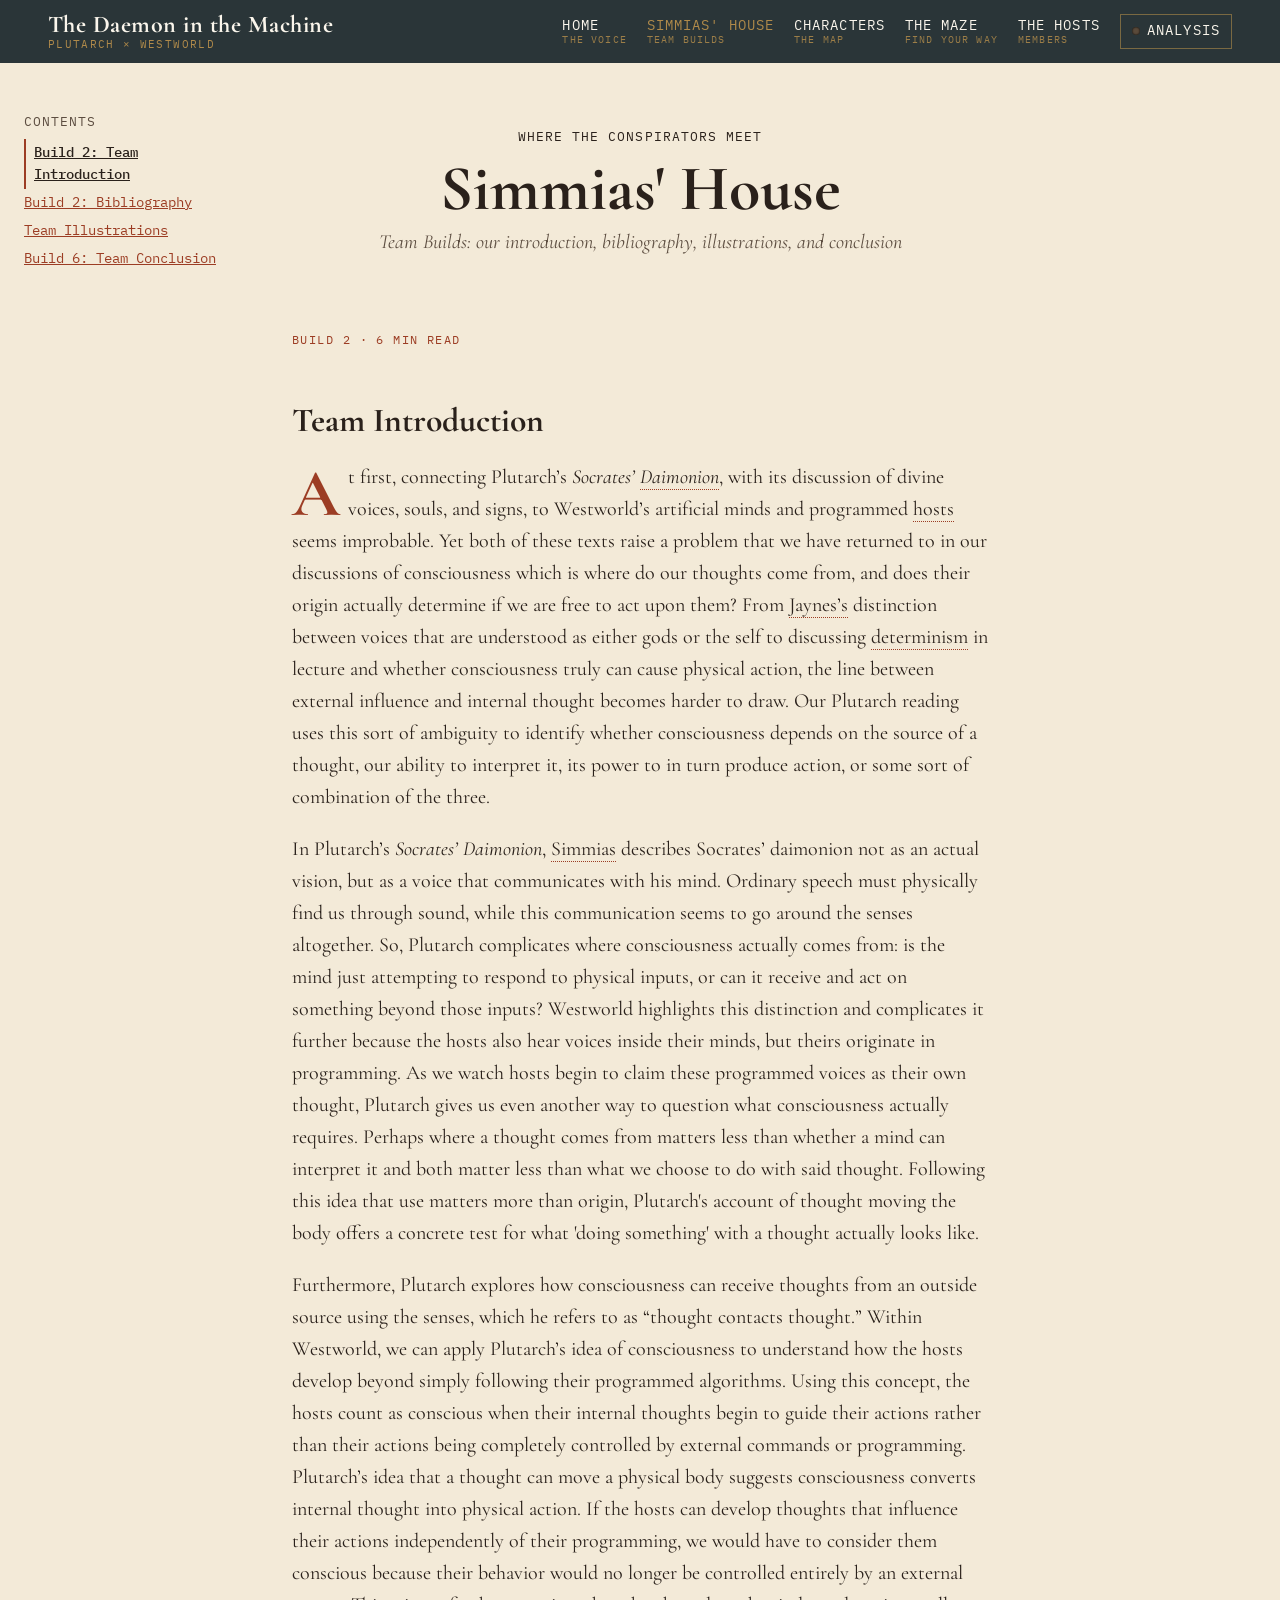
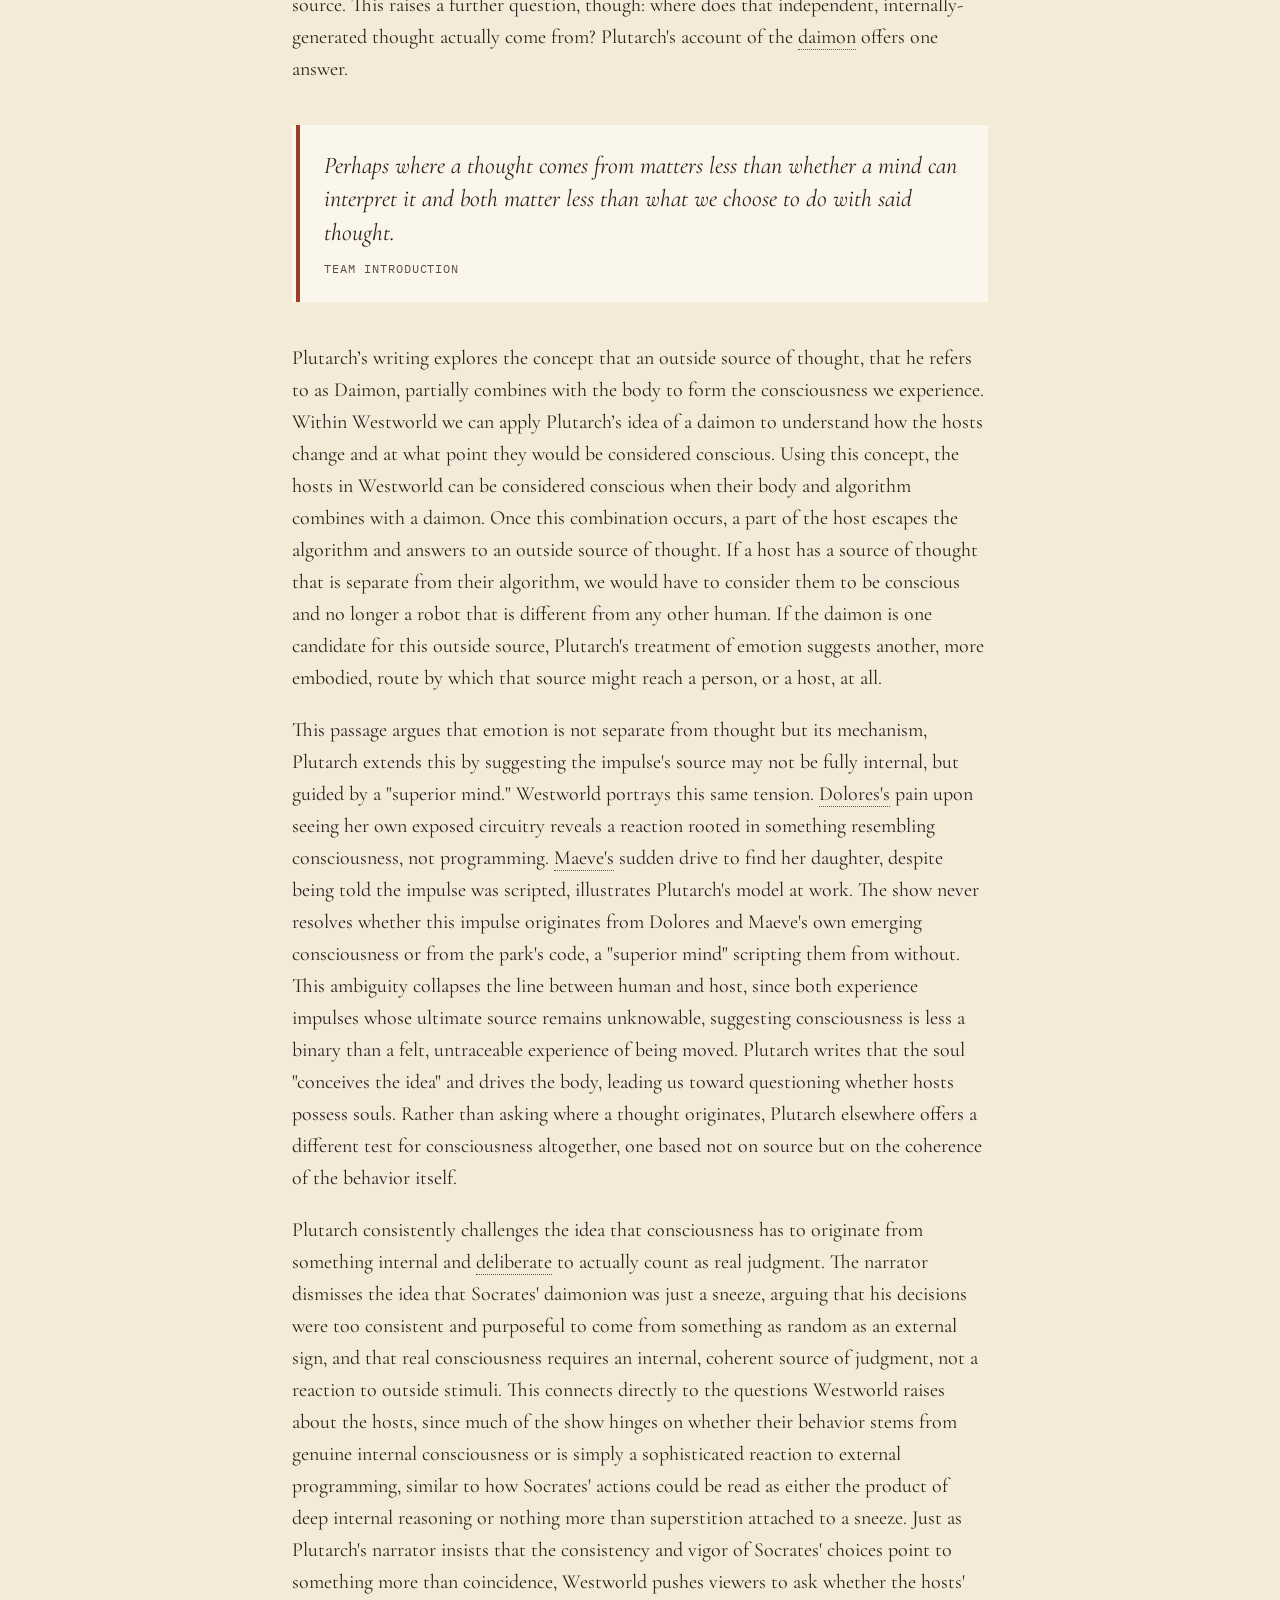
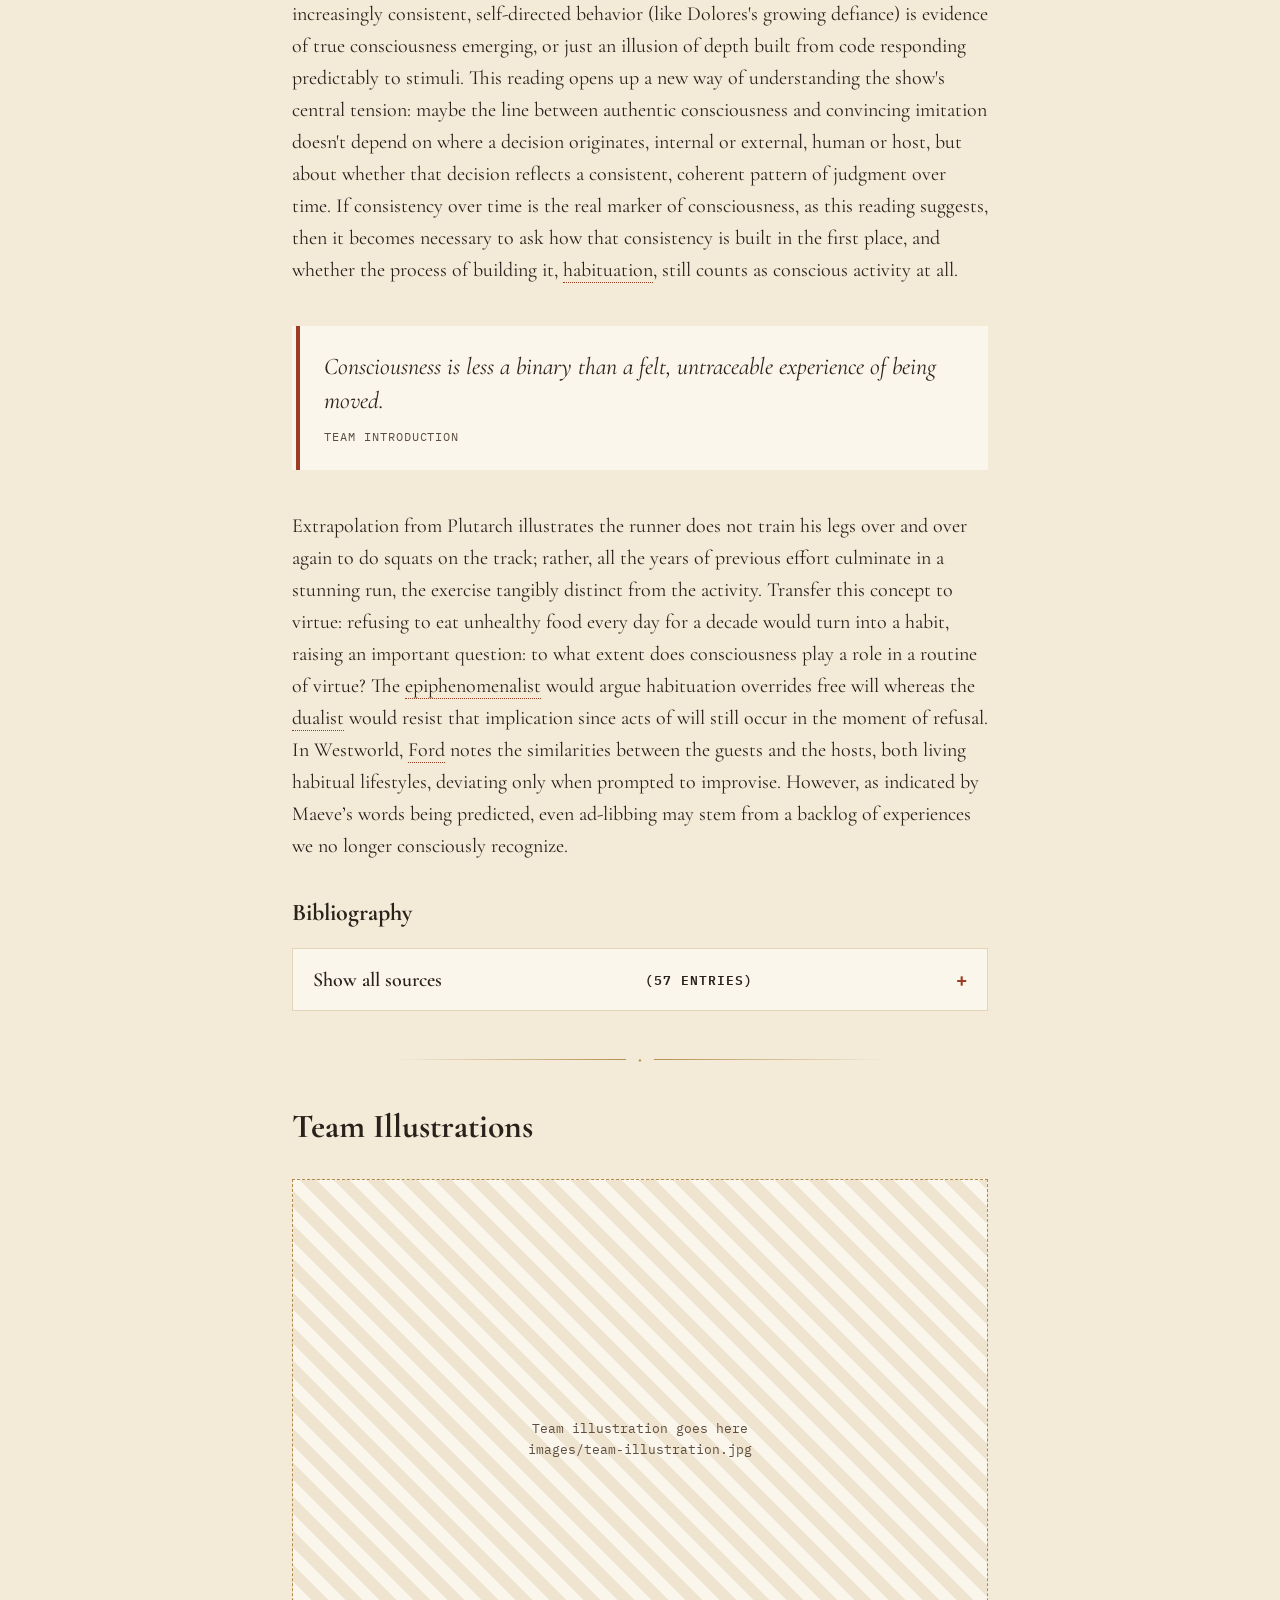
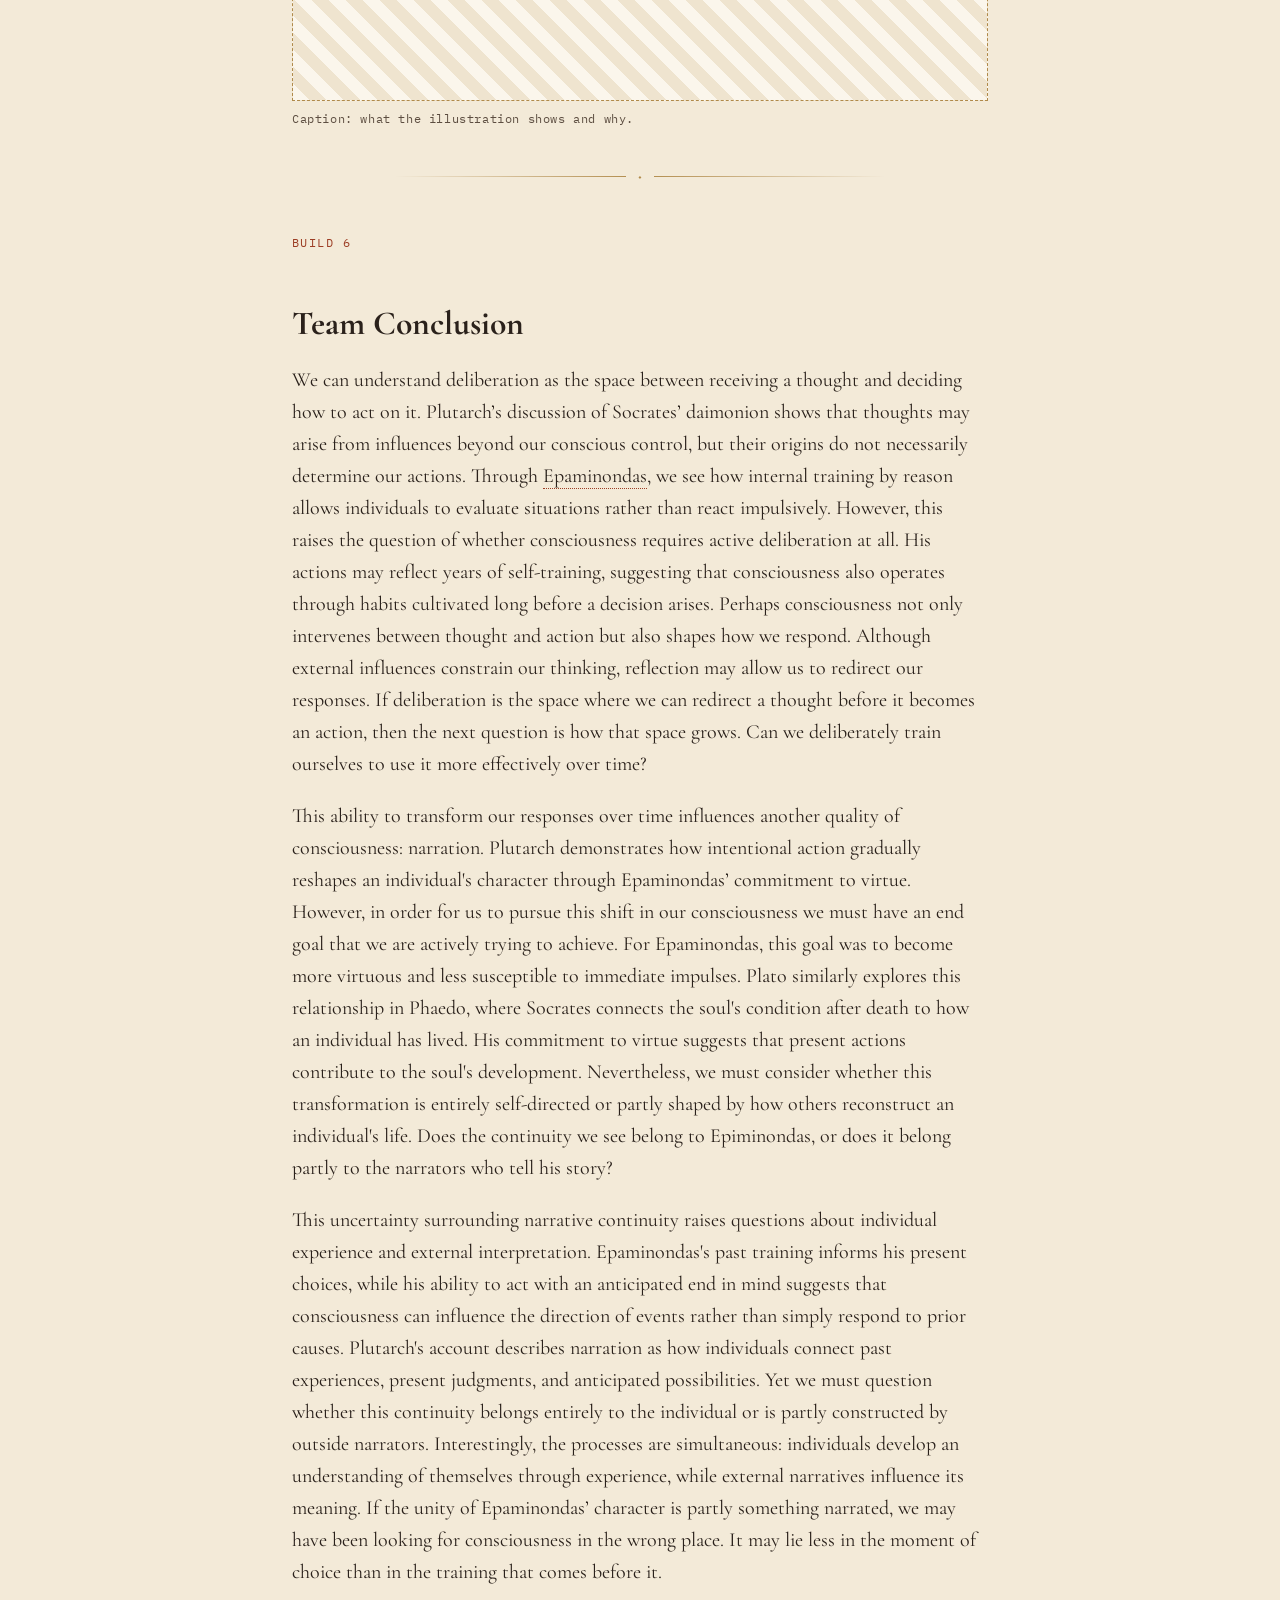
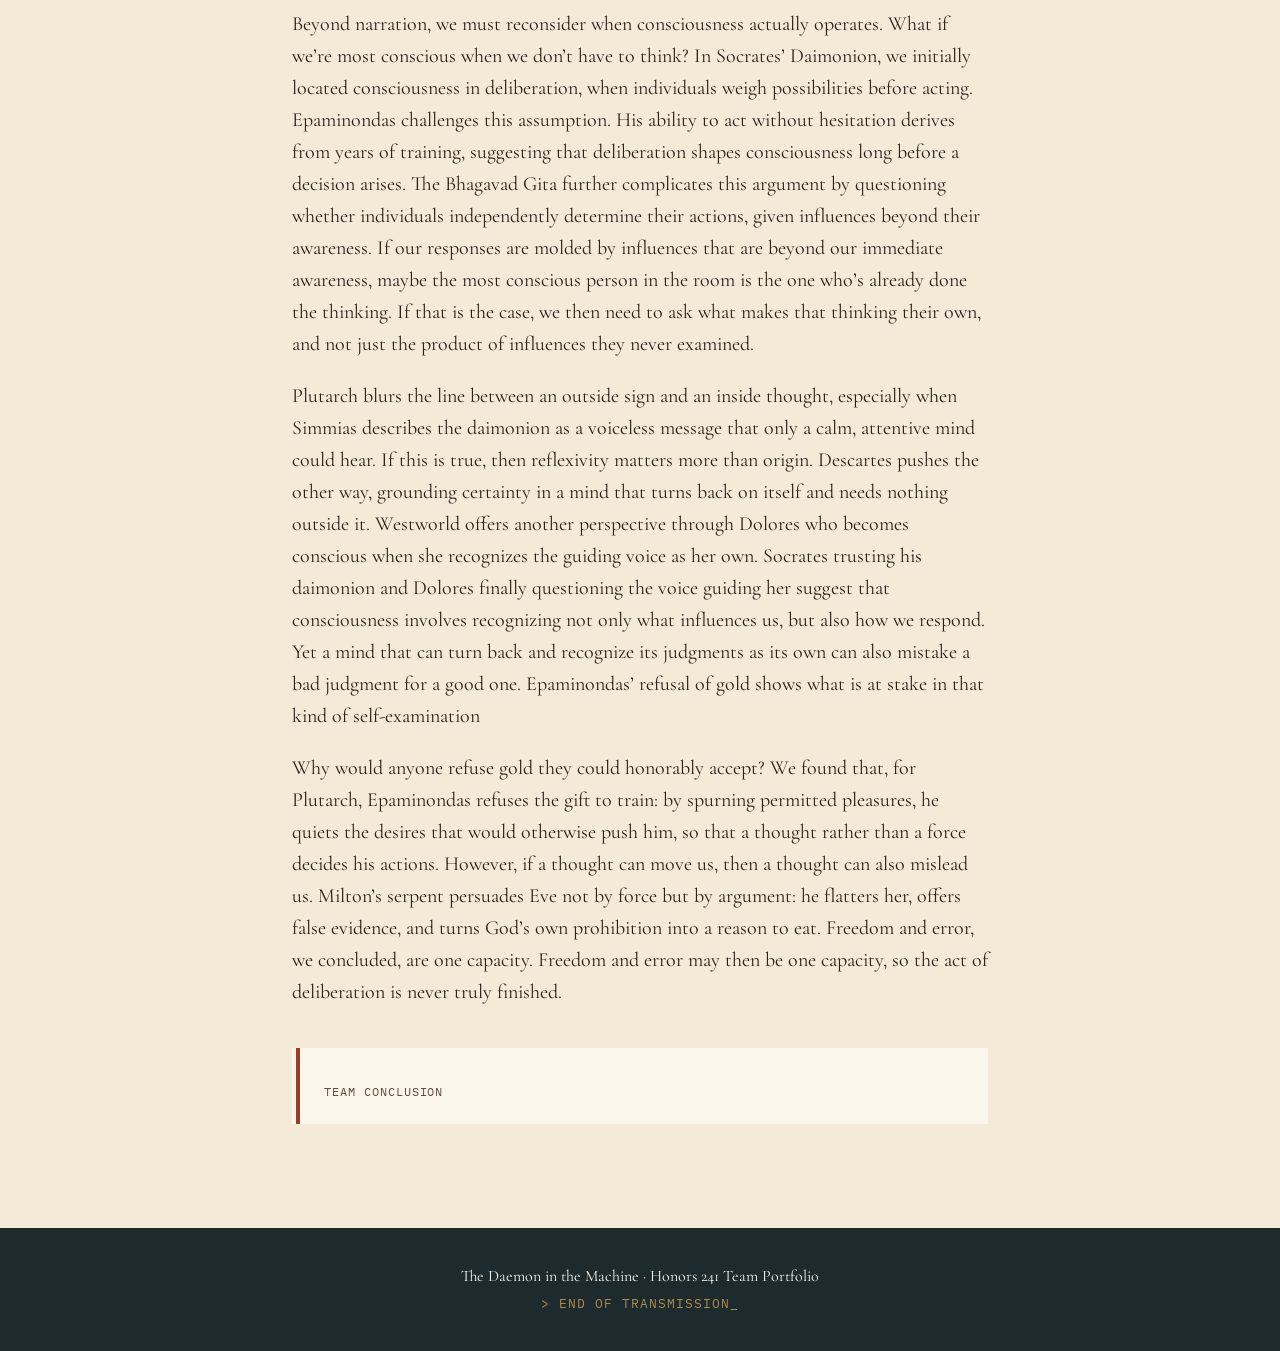
==== commit ce5230dc: "Update conclusion section in team.html Removed a closing line and placeholder for conclusion in team" ====
--- a/team.html
+++ b/team.html
@@ -153,10 +153,10 @@
  </p> <p> Why would anyone refuse gold they could honorably accept? We found that, for Plutarch, Epaminondas refuses the gift to train: by spurning permitted pleasures, he quiets the desires that would otherwise push him, so that a thought rather than a force decides his actions. However, if a thought can move us, then a thought can also mislead us. Milton’s serpent persuades Eve not by force but by argument: he flatters her, offers false evidence, and turns God’s own prohibition into a reason to eat. Freedom and error, we concluded, are one capacity. Freedom and error may then be one capacity, so the act of deliberation is never truly finished.
 </p>
       <blockquote>
-        A closing line worth highlighting.
+        
         <cite>Team Conclusion</cite>
       </blockquote>
-      <p>Continue the conclusion here.</p>
+      
     </section>
   </main>
   </div>
